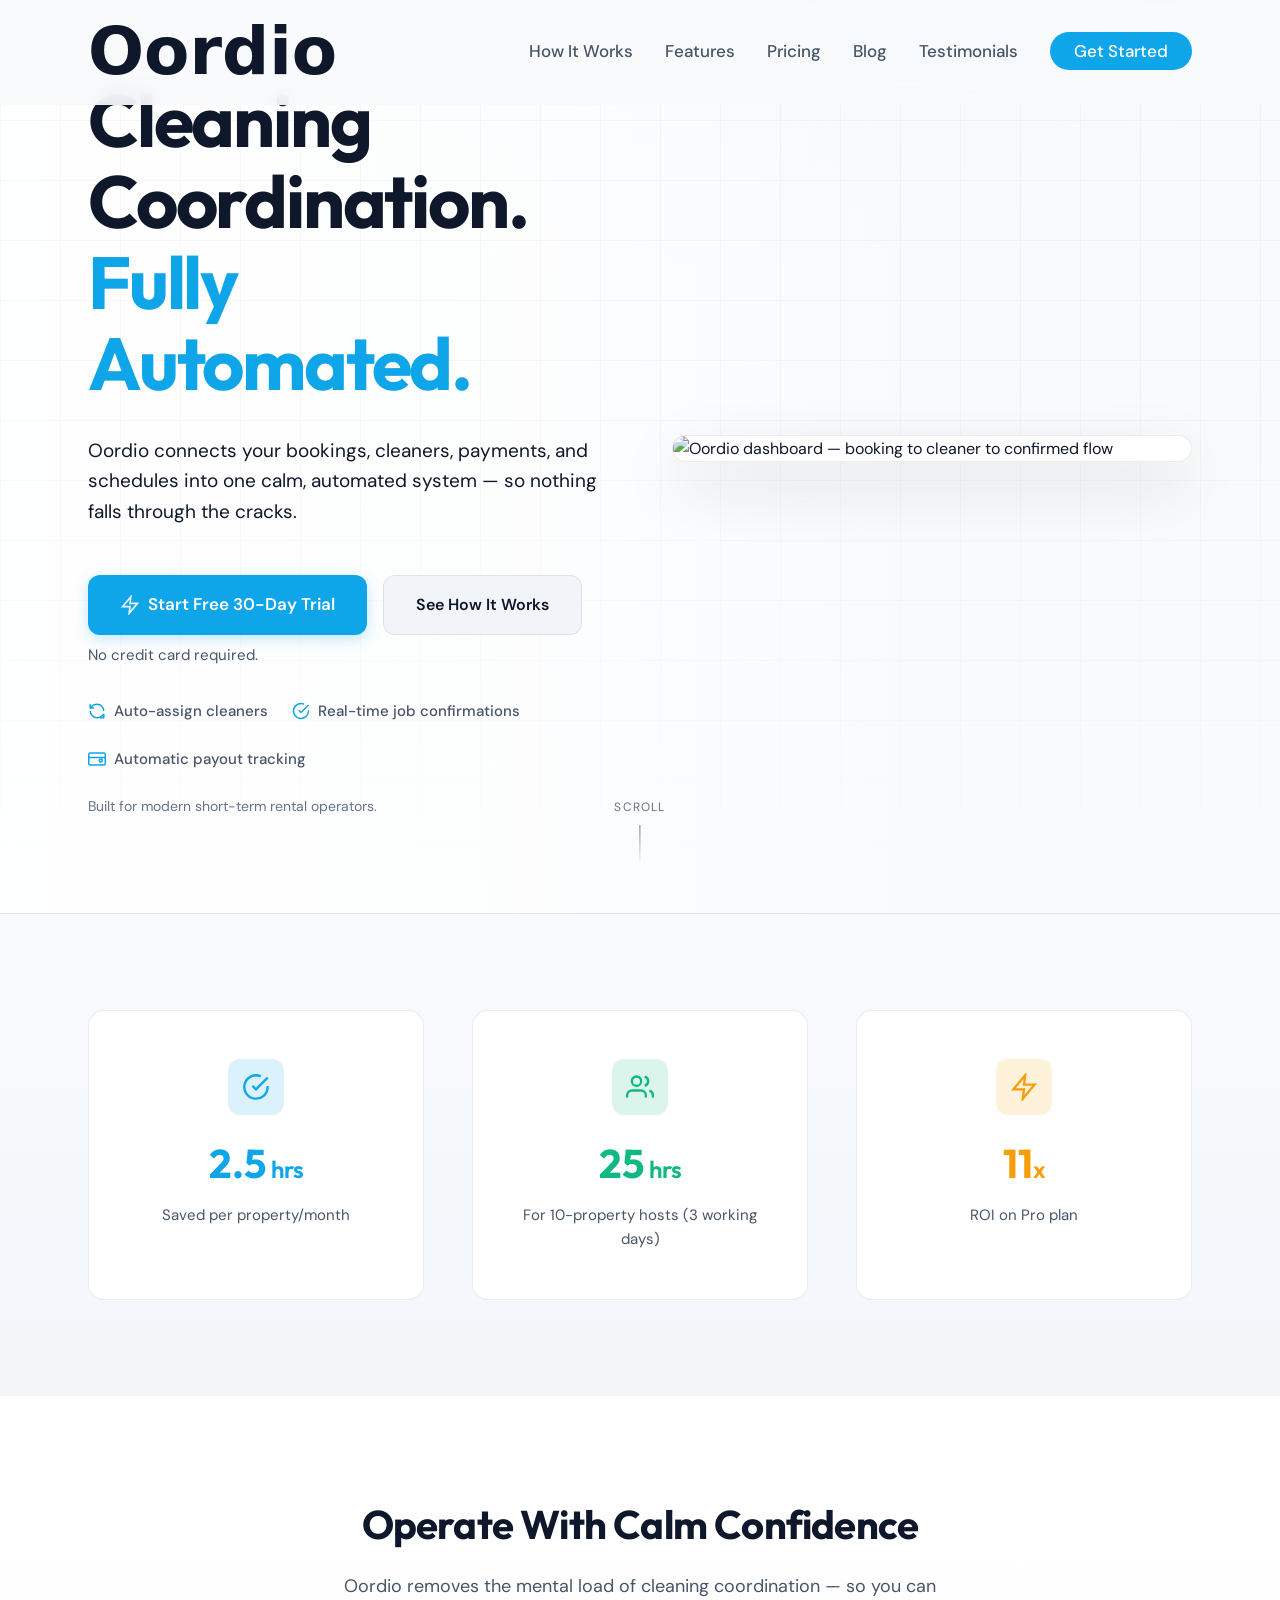
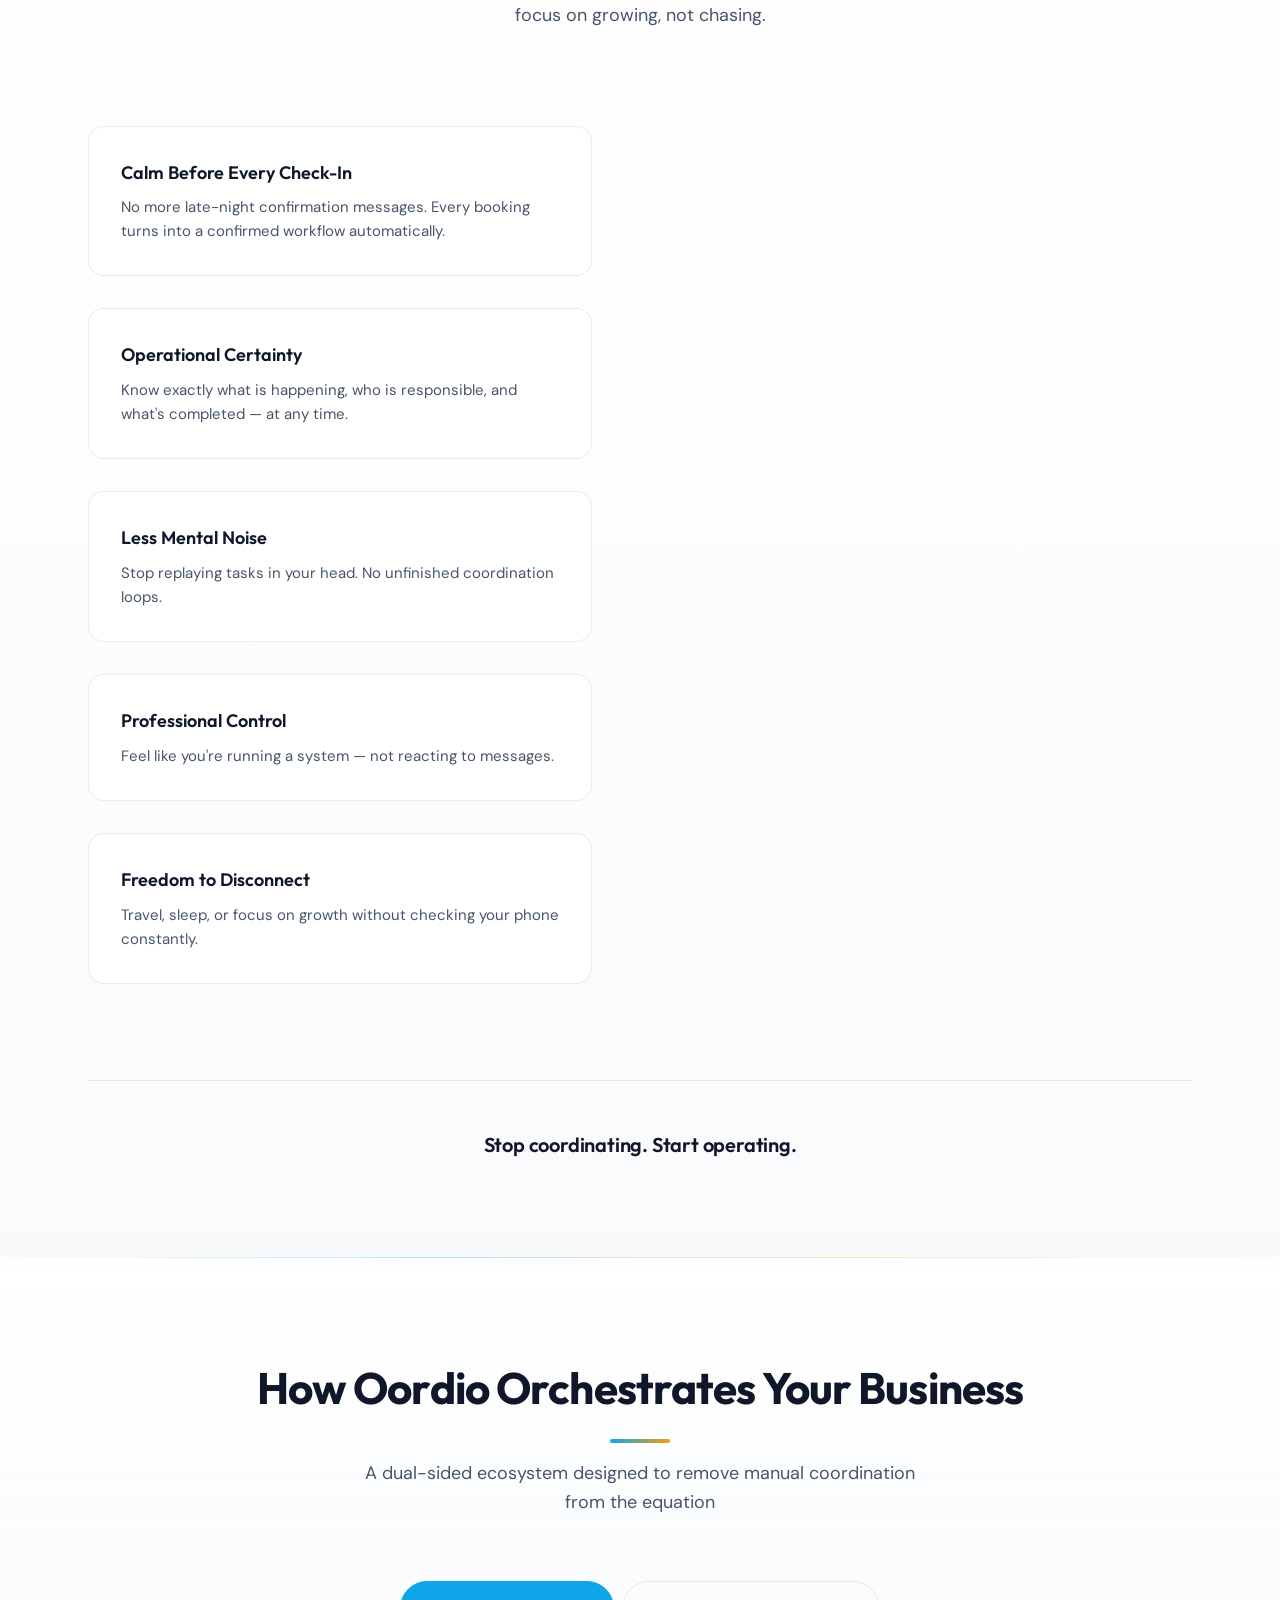
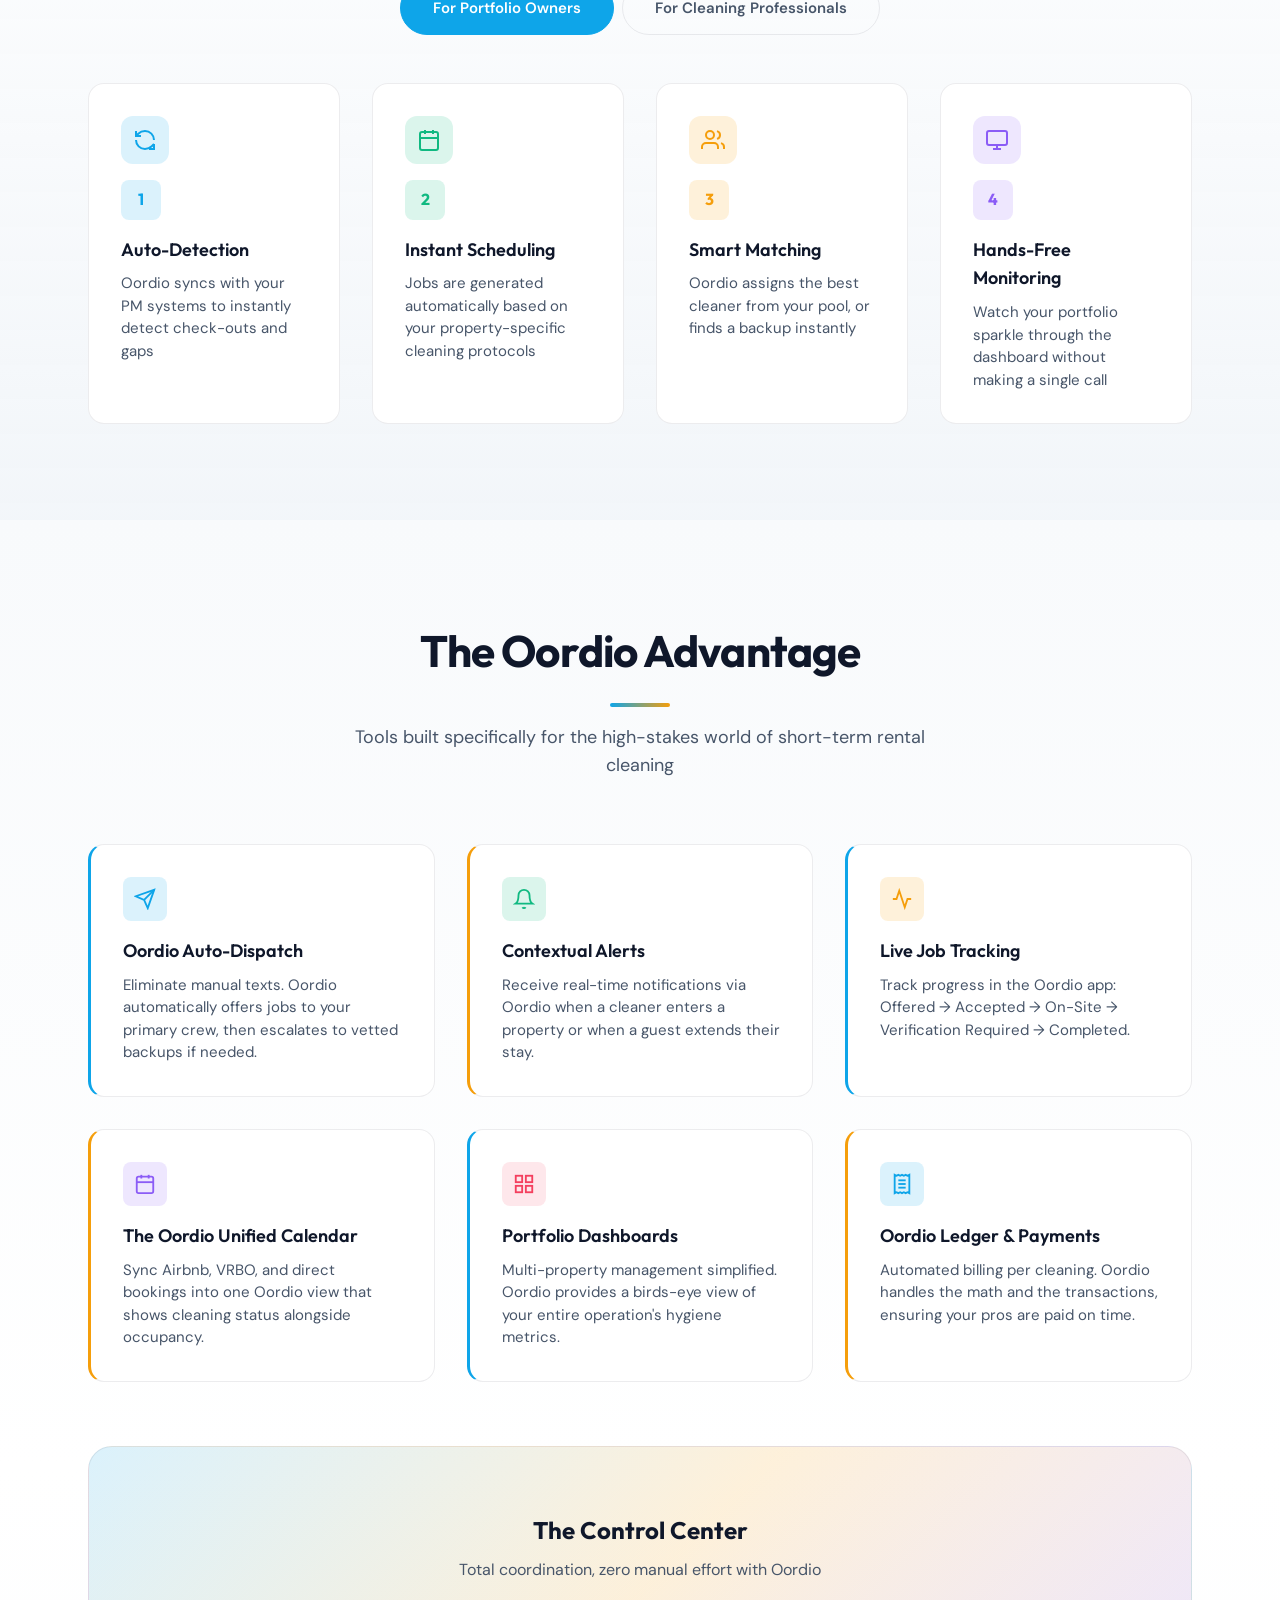
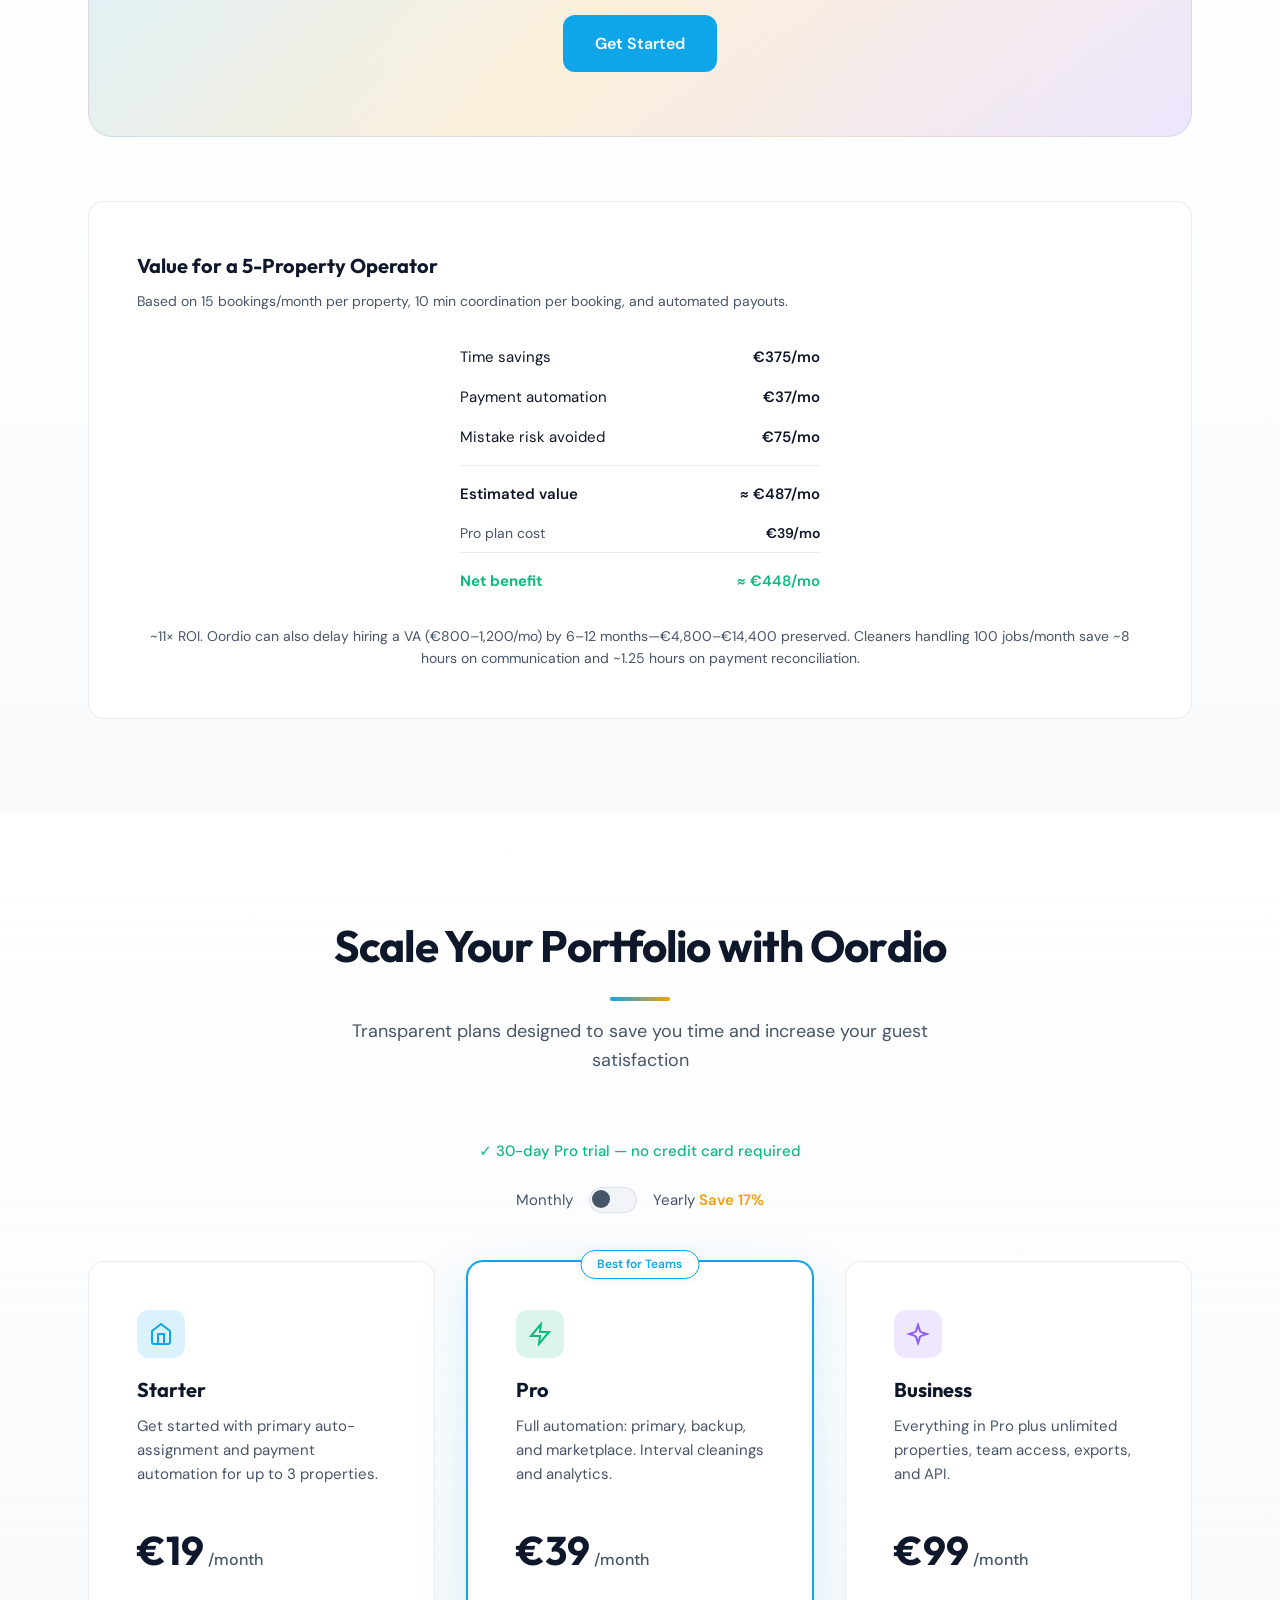
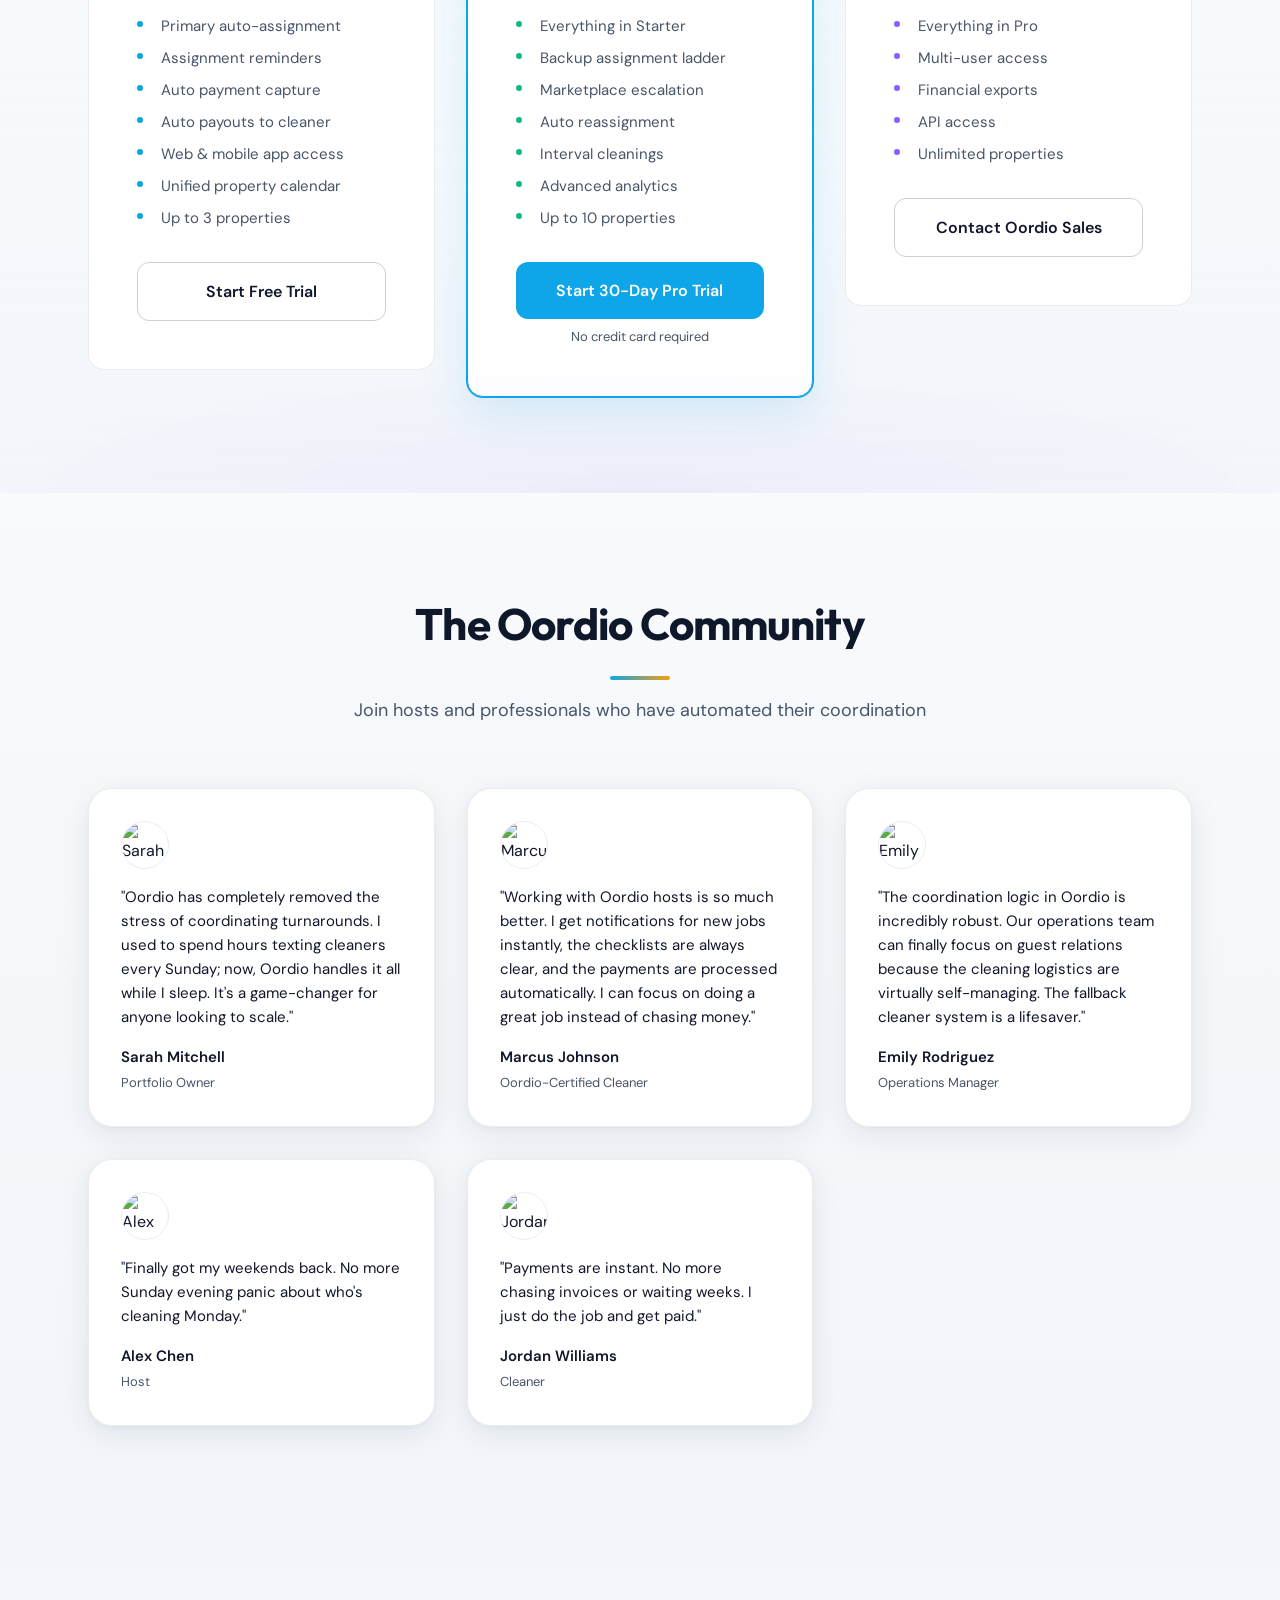
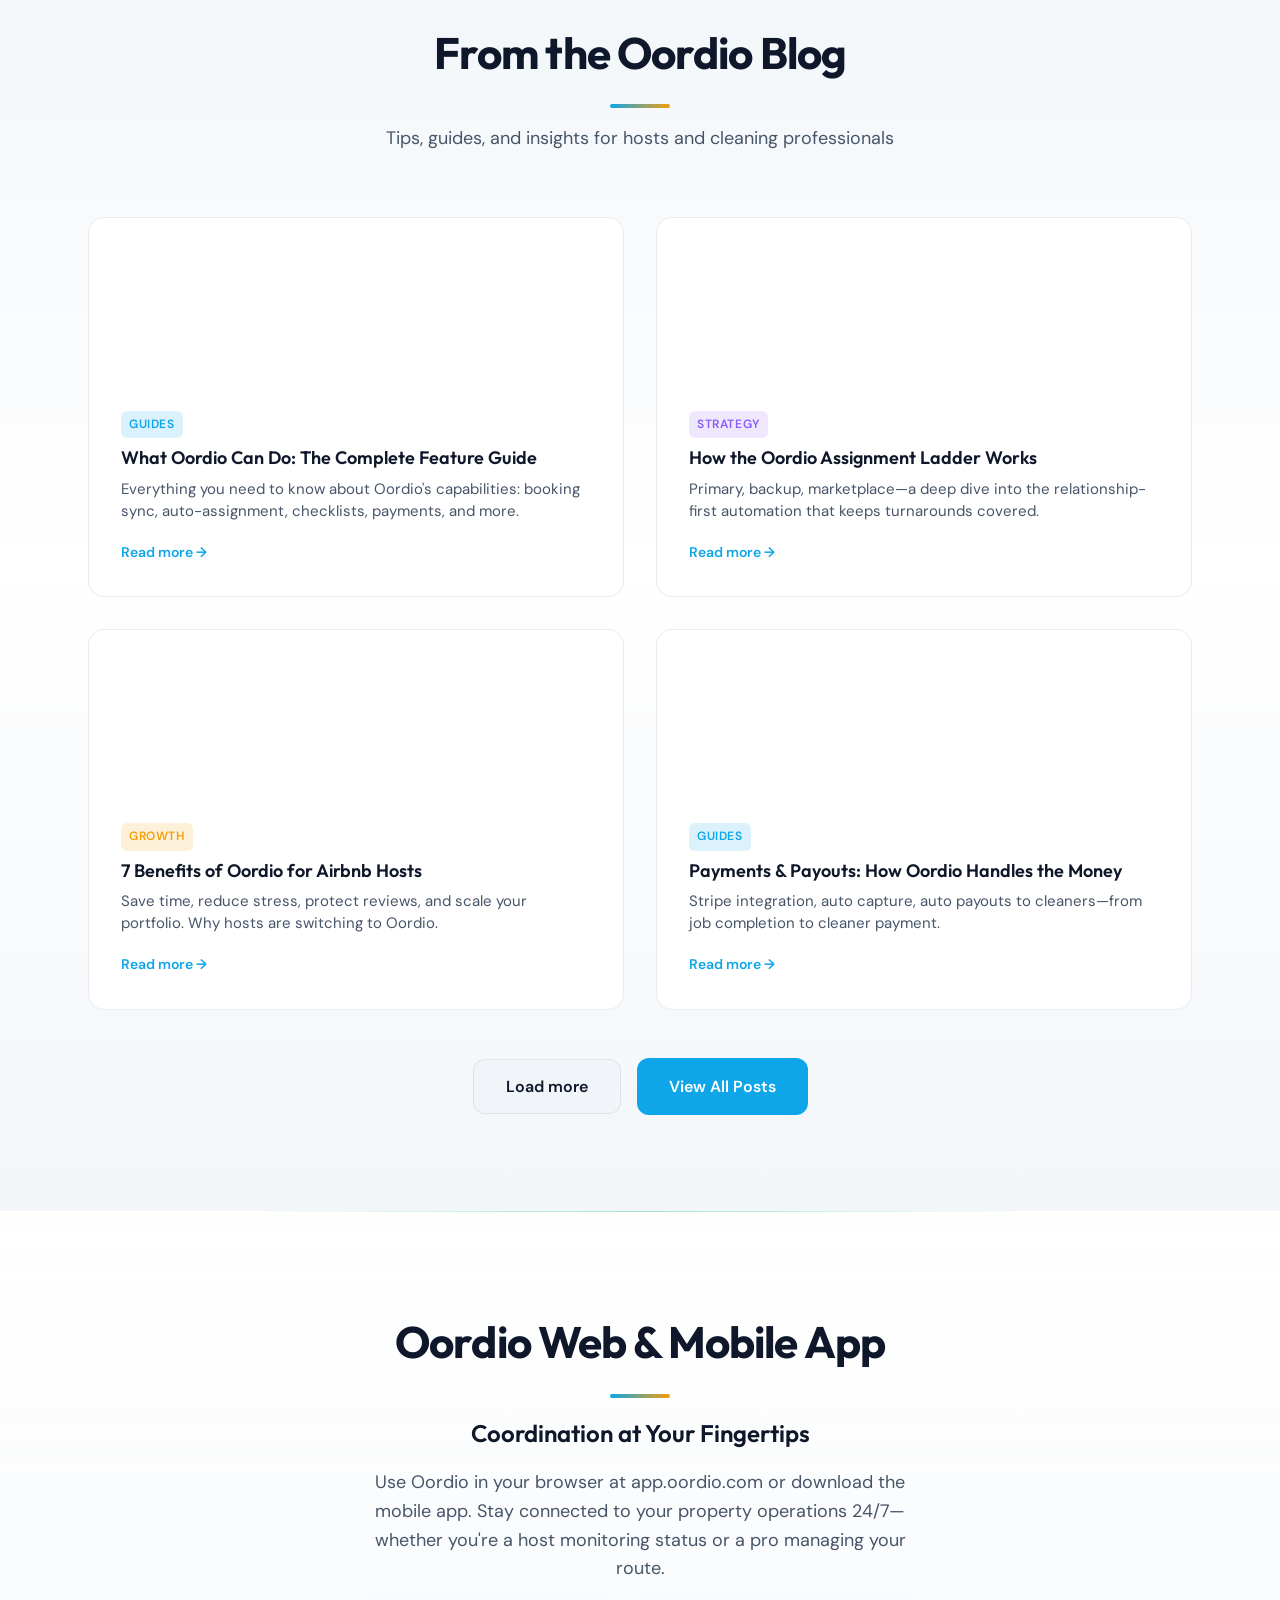
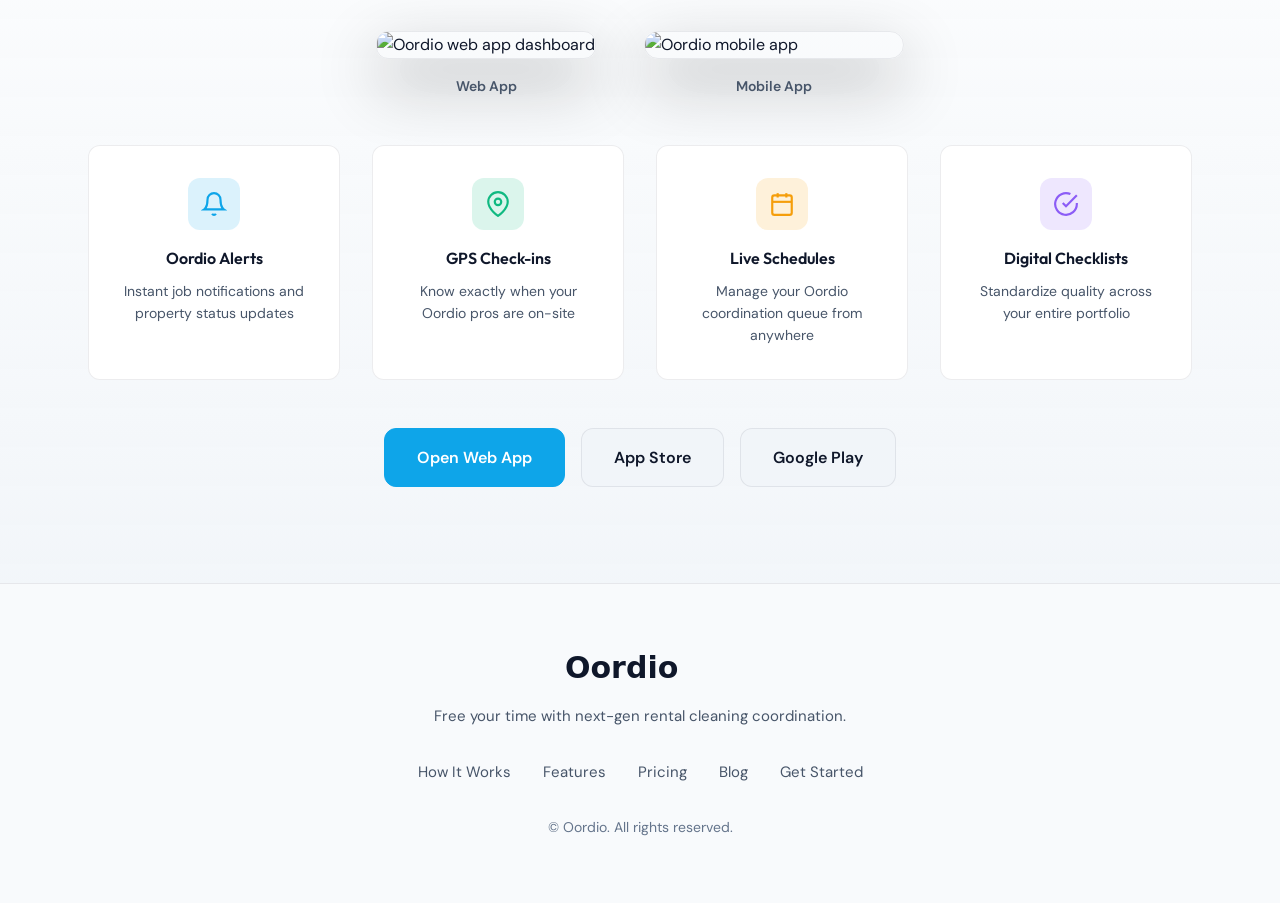
==== index.html @ 8fc352fc "Initial commit: Oordio landing page Co-authored-by: Cursor <cursoragent@cursor.com>" ====
<!DOCTYPE html>
<html lang="en">
  <head>
    <meta charset="UTF-8" />
    <meta name="viewport" content="width=device-width, initial-scale=1.0" />
    <meta name="description" content="Oordio connects your bookings, cleaners, payments, and schedules into one calm, automated system. Stop chasing cleaners. Start running your rentals." />
    <title>Oordio — Free Your Time</title>
    <link rel="preconnect" href="https://fonts.googleapis.com" />
    <link rel="preconnect" href="https://fonts.gstatic.com" crossorigin />
    <link href="https://fonts.googleapis.com/css2?family=DM+Sans:ital,opsz,wght@0,9..40,400;0,9..40,500;0,9..40,600;0,9..40,700;1,9..40,400&family=Outfit:wght@400;500;600;700;800&display=swap" rel="stylesheet" />
    <link rel="stylesheet" href="styles.css" />
  </head>
  <body>
    <!-- Icon sprite (Lucide-style) -->
    <svg xmlns="http://www.w3.org/2000/svg" style="display:none">
      <symbol id="icon-sync" viewBox="0 0 24 24" fill="none" stroke="currentColor" stroke-width="2"><path d="M21 12a9 9 0 0 0-9-9 9.75 9.75 0 0 0-6.74 2.74L3 8"/><path d="M3 3v5h5"/><path d="M3 12a9 9 0 0 0 9 9 9.75 9.75 0 0 0 6.74-2.74L21 16"/><path d="M16 21h5v-5"/></symbol>
      <symbol id="icon-calendar" viewBox="0 0 24 24" fill="none" stroke="currentColor" stroke-width="2"><rect x="3" y="4" width="18" height="18" rx="2"/><line x1="16" y1="2" x2="16" y2="6"/><line x1="8" y1="2" x2="8" y2="6"/><line x1="3" y1="10" x2="21" y2="10"/></symbol>
      <symbol id="icon-users" viewBox="0 0 24 24" fill="none" stroke="currentColor" stroke-width="2"><path d="M17 21v-2a4 4 0 0 0-4-4H5a4 4 0 0 0-4 4v2"/><circle cx="9" cy="7" r="4"/><path d="M23 21v-2a4 4 0 0 0-3-3.87"/><path d="M16 3.13a4 4 0 0 1 0 7.75"/></symbol>
      <symbol id="icon-monitor" viewBox="0 0 24 24" fill="none" stroke="currentColor" stroke-width="2"><rect x="2" y="3" width="20" height="14" rx="2"/><line x1="8" y1="21" x2="16" y2="21"/><line x1="12" y1="17" x2="12" y2="21"/></symbol>
      <symbol id="icon-bell" viewBox="0 0 24 24" fill="none" stroke="currentColor" stroke-width="2"><path d="M18 8A6 6 0 0 0 6 8c0 7-3 9-3 9h18s-3-2-3-9"/><path d="M13.73 21a2 2 0 0 1-3.46 0"/></symbol>
      <symbol id="icon-check-circle" viewBox="0 0 24 24" fill="none" stroke="currentColor" stroke-width="2"><path d="M22 11.08V12a10 10 0 1 1-5.93-9.14"/><polyline points="22 4 12 14.01 9 11.01"/></symbol>
      <symbol id="icon-camera" viewBox="0 0 24 24" fill="none" stroke="currentColor" stroke-width="2"><path d="M23 19a2 2 0 0 1-2 2H3a2 2 0 0 1-2-2V8a2 2 0 0 1 2-2h4l2-3h6l2 3h4a2 2 0 0 1 2 2z"/><circle cx="12" cy="13" r="4"/></symbol>
      <symbol id="icon-wallet" viewBox="0 0 24 24" fill="none" stroke="currentColor" stroke-width="2"><rect x="1" y="4" width="22" height="16" rx="2"/><line x1="1" y1="10" x2="23" y2="10"/><circle cx="17" cy="14" r="2"/></symbol>
      <symbol id="icon-send" viewBox="0 0 24 24" fill="none" stroke="currentColor" stroke-width="2"><line x1="22" y1="2" x2="11" y2="13"/><polygon points="22 2 15 22 11 13 2 9 22 2"/></symbol>
      <symbol id="icon-map-pin" viewBox="0 0 24 24" fill="none" stroke="currentColor" stroke-width="2"><path d="M21 10c0 7-9 13-9 13s-9-6-9-13a9 9 0 0 1 18 0z"/><circle cx="12" cy="10" r="3"/></symbol>
      <symbol id="icon-activity" viewBox="0 0 24 24" fill="none" stroke="currentColor" stroke-width="2"><polyline points="22 12 18 12 15 21 9 3 6 12 2 12"/></symbol>
      <symbol id="icon-layout" viewBox="0 0 24 24" fill="none" stroke="currentColor" stroke-width="2"><rect x="3" y="3" width="7" height="7"/><rect x="14" y="3" width="7" height="7"/><rect x="14" y="14" width="7" height="7"/><rect x="3" y="14" width="7" height="7"/></symbol>
      <symbol id="icon-receipt" viewBox="0 0 24 24" fill="none" stroke="currentColor" stroke-width="2"><path d="M4 2v20l2-1 2 1 2-1 2 1 2-1 2 1 2-1 2 1V2l-2 1-2-1-2 1-2-1-2 1-2-1-2 1Z"/><path d="M16 8H8"/><path d="M16 12H8"/><path d="M16 16H8"/></symbol>
      <symbol id="icon-zap" viewBox="0 0 24 24" fill="none" stroke="currentColor" stroke-width="2"><polygon points="13 2 3 14 12 14 11 22 21 10 12 10 13 2"/></symbol>
      <symbol id="icon-home" viewBox="0 0 24 24" fill="none" stroke="currentColor" stroke-width="2"><path d="m3 9 9-7 9 7v11a2 2 0 0 1-2 2H5a2 2 0 0 1-2-2z"/><polyline points="9 22 9 12 15 12 15 22"/></symbol>
      <symbol id="icon-sparkles" viewBox="0 0 24 24" fill="none" stroke="currentColor" stroke-width="2"><path d="m12 3-1.912 5.813a2 2 0 0 1-1.275 1.275L3 12l5.813 1.912a2 2 0 0 1 1.275 1.275L12 21l1.912-5.813a2 2 0 0 1 1.275-1.275L21 12l-5.813-1.912a2 2 0 0 1-1.275-1.275L12 3Z"/></symbol>
    </svg>

    <!-- Navigation -->
    <header class="header" id="header">
      <nav class="nav container">
        <a href="#" class="logo"><img src="assets/logo.svg" alt="Oordio — Free your time" class="logo-img" /></a>
        <ul class="nav-links">
          <li><a href="#how-it-works">How It Works</a></li>
          <li><a href="#advantages">Features</a></li>
          <li><a href="#pricing">Pricing</a></li>
          <li><a href="#blog">Blog</a></li>
          <li><a href="#testimonials">Testimonials</a></li>
          <li><a href="https://app.oordio.com" class="nav-cta">Get Started</a></li>
        </ul>
        <button class="menu-toggle" aria-label="Toggle menu" aria-expanded="false">
          <span></span><span></span><span></span>
        </button>
      </nav>
    </header>

    <!-- Hero -->
    <section class="hero">
      <div class="hero-bg">
        <div class="hero-image" role="presentation"></div>
        <div class="hero-gradient"></div>
        <div class="hero-grid"></div>
      </div>
      <div class="container hero-inner">
        <div class="hero-content">
          <h1 class="hero-title" data-hero-animate>
            Cleaning Coordination.<br />
            <span class="hero-highlight">Fully Automated.</span>
          </h1>
          <p class="hero-desc" data-hero-animate>
            Oordio connects your bookings, cleaners, payments, and schedules into one calm, automated system — so nothing falls through the cracks.
          </p>
          <div class="hero-ctas" data-hero-animate>
            <a href="https://app.oordio.com" class="btn btn-primary">
              <svg class="btn-icon" width="20" height="20" viewBox="0 0 24 24" fill="none" stroke="currentColor" stroke-width="2"><polygon points="13 2 3 14 12 14 11 22 21 10 12 10 13 2"/></svg>
              Start Free 30-Day Trial
            </a>
            <a href="#how-it-works" class="btn btn-secondary">See How It Works</a>
          </div>
          <p class="hero-microcopy" data-hero-animate>No credit card required.</p>
          <ul class="hero-bullets" data-hero-animate>
            <li><svg><use href="#icon-sync"/></svg> Auto-assign cleaners</li>
            <li><svg><use href="#icon-check-circle"/></svg> Real-time job confirmations</li>
            <li><svg><use href="#icon-wallet"/></svg> Automatic payout tracking</li>
          </ul>
          <p class="hero-trust" data-hero-animate>Built for modern short-term rental operators.</p>
        </div>
        <div class="hero-mockup" data-hero-animate>
          <div class="hero-mockup-frame">
            <img src="https://images.unsplash.com/photo-1551288049-bebda4e38f71?w=800&q=80" alt="Oordio dashboard — booking to cleaner to confirmed flow" />
          </div>
        </div>
      </div>
      <div class="hero-scroll" aria-hidden="true">
        <span>Scroll</span>
        <div class="scroll-line"></div>
      </div>
    </section>

    <!-- Stats (based on 15 bookings/month, 10 min coordination/booking) -->
    <section class="stats">
      <div class="container">
        <div class="stats-grid">
          <div class="stat-card stat-card-blue" data-animate>
            <div class="stat-icon"><svg><use href="#icon-check-circle"/></svg></div>
            <span class="stat-value" data-count="2.5" data-decimal>0</span><span class="stat-suffix"> hrs</span>
            <p class="stat-label">Saved per property/month</p>
          </div>
          <div class="stat-card stat-card-green" data-animate>
            <div class="stat-icon"><svg><use href="#icon-users"/></svg></div>
            <span class="stat-value" data-count="25">0</span><span class="stat-suffix"> hrs</span>
            <p class="stat-label">For 10-property hosts (3 working days)</p>
          </div>
          <div class="stat-card stat-card-amber" data-animate>
            <div class="stat-icon"><svg><use href="#icon-zap"/></svg></div>
            <span class="stat-value" data-count="11">0</span><span class="stat-suffix">x</span>
            <p class="stat-label">ROI on Pro plan</p>
          </div>
        </div>
      </div>
    </section>

    <!-- Operate With Calm Confidence -->
    <section class="section calm-confidence" id="calm-confidence">
      <div class="container">
        <header class="calm-header" data-animate>
          <h2 class="calm-title">Operate With Calm Confidence</h2>
          <p class="calm-subtitle">Oordio removes the mental load of cleaning coordination — so you can focus on growing, not chasing.</p>
        </header>

        <div class="calm-layout">
          <div class="calm-benefits" data-animate>
            <article class="calm-card">
              <h3>Calm Before Every Check-In</h3>
              <p>No more late-night confirmation messages. Every booking turns into a confirmed workflow automatically.</p>
            </article>
            <article class="calm-card">
              <h3>Operational Certainty</h3>
              <p>Know exactly what is happening, who is responsible, and what's completed — at any time.</p>
            </article>
            <article class="calm-card">
              <h3>Less Mental Noise</h3>
              <p>Stop replaying tasks in your head. No unfinished coordination loops.</p>
            </article>
            <article class="calm-card">
              <h3>Professional Control</h3>
              <p>Feel like you're running a system — not reacting to messages.</p>
            </article>
            <article class="calm-card">
              <h3>Freedom to Disconnect</h3>
              <p>Travel, sleep, or focus on growth without checking your phone constantly.</p>
            </article>
          </div>
          <div class="calm-visual" data-animate>
            <div class="calm-visual-frame">
              <img src="https://images.unsplash.com/photo-1551288049-bebda4e38f71?w=800&q=80" alt="" role="presentation" />
            </div>
          </div>
        </div>

        <p class="calm-close" data-animate>Stop coordinating. Start operating.</p>
      </div>
    </section>

    <!-- How It Works -->
    <section class="section how-it-works" id="how-it-works">
      <div class="container">
        <h2 class="section-title" data-animate>How Oordio Orchestrates Your Business</h2>
        <p class="section-subtitle" data-animate>
          A dual-sided ecosystem designed to remove manual coordination from the equation
        </p>

        <div class="tabs">
          <button class="tab active" data-tab="owners">For Portfolio Owners</button>
          <button class="tab" data-tab="cleaners">For Cleaning Professionals</button>
        </div>

        <div class="tab-panels">
          <div class="tab-panel active" id="owners">
            <div class="steps-grid">
              <article class="step-card" data-animate>
                <div class="step-icon step-icon-blue"><svg><use href="#icon-sync"/></svg></div>
                <span class="step-num">1</span>
                <h3>Auto-Detection</h3>
                <p>Oordio syncs with your PM systems to instantly detect check-outs and gaps</p>
              </article>
              <article class="step-card" data-animate>
                <div class="step-icon step-icon-green"><svg><use href="#icon-calendar"/></svg></div>
                <span class="step-num">2</span>
                <h3>Instant Scheduling</h3>
                <p>Jobs are generated automatically based on your property-specific cleaning protocols</p>
              </article>
              <article class="step-card" data-animate>
                <div class="step-icon step-icon-amber"><svg><use href="#icon-users"/></svg></div>
                <span class="step-num">3</span>
                <h3>Smart Matching</h3>
                <p>Oordio assigns the best cleaner from your pool, or finds a backup instantly</p>
              </article>
              <article class="step-card" data-animate>
                <div class="step-icon step-icon-purple"><svg><use href="#icon-monitor"/></svg></div>
                <span class="step-num">4</span>
                <h3>Hands-Free Monitoring</h3>
                <p>Watch your portfolio sparkle through the dashboard without making a single call</p>
              </article>
            </div>
          </div>
          <div class="tab-panel" id="cleaners">
            <div class="steps-grid">
              <article class="step-card" data-animate>
                <div class="step-icon step-icon-blue"><svg><use href="#icon-bell"/></svg></div>
                <span class="step-num">1</span>
                <h3>Smart Alerts</h3>
                <p>Cleaners receive Oordio push notifications for jobs that fit their exact location</p>
              </article>
              <article class="step-card" data-animate>
                <div class="step-icon step-icon-green"><svg><use href="#icon-check-circle"/></svg></div>
                <span class="step-num">2</span>
                <h3>One-Tap Accept</h3>
                <p>View checklist, access codes, and photos directly within the Oordio app</p>
              </article>
              <article class="step-card" data-animate>
                <div class="step-icon step-icon-amber"><svg><use href="#icon-camera"/></svg></div>
                <span class="step-num">3</span>
                <h3>Photo Verification</h3>
                <p>Upload completion photos to Oordio for instant host peace of mind</p>
              </article>
              <article class="step-card" data-animate>
                <div class="step-icon step-icon-purple"><svg><use href="#icon-wallet"/></svg></div>
                <span class="step-num">4</span>
                <h3>Auto-Payouts</h3>
                <p>No more invoicing; Oordio processes your payment as soon as the job is approved</p>
              </article>
            </div>
          </div>
        </div>
      </div>
    </section>

    <!-- Advantages -->
    <section class="section advantages" id="advantages">
      <div class="container">
        <h2 class="section-title" data-animate>The Oordio Advantage</h2>
        <p class="section-subtitle" data-animate>
          Tools built specifically for the high-stakes world of short-term rental cleaning
        </p>

        <div class="advantages-grid">
          <article class="advantage-card" data-animate>
            <div class="advantage-icon advantage-icon-blue"><svg><use href="#icon-send"/></svg></div>
            <h3>Oordio Auto-Dispatch</h3>
            <p>Eliminate manual texts. Oordio automatically offers jobs to your primary crew, then escalates to vetted backups if needed.</p>
          </article>
          <article class="advantage-card" data-animate>
            <div class="advantage-icon advantage-icon-green"><svg><use href="#icon-bell"/></svg></div>
            <h3>Contextual Alerts</h3>
            <p>Receive real-time notifications via Oordio when a cleaner enters a property or when a guest extends their stay.</p>
          </article>
          <article class="advantage-card" data-animate>
            <div class="advantage-icon advantage-icon-amber"><svg><use href="#icon-activity"/></svg></div>
            <h3>Live Job Tracking</h3>
            <p>Track progress in the Oordio app: Offered → Accepted → On-Site → Verification Required → Completed.</p>
          </article>
          <article class="advantage-card" data-animate>
            <div class="advantage-icon advantage-icon-purple"><svg><use href="#icon-calendar"/></svg></div>
            <h3>The Oordio Unified Calendar</h3>
            <p>Sync Airbnb, VRBO, and direct bookings into one Oordio view that shows cleaning status alongside occupancy.</p>
          </article>
          <article class="advantage-card" data-animate>
            <div class="advantage-icon advantage-icon-rose"><svg><use href="#icon-layout"/></svg></div>
            <h3>Portfolio Dashboards</h3>
            <p>Multi-property management simplified. Oordio provides a birds-eye view of your entire operation's hygiene metrics.</p>
          </article>
          <article class="advantage-card" data-animate>
            <div class="advantage-icon advantage-icon-blue"><svg><use href="#icon-receipt"/></svg></div>
            <h3>Oordio Ledger & Payments</h3>
            <p>Automated billing per cleaning. Oordio handles the math and the transactions, ensuring your pros are paid on time.</p>
          </article>
        </div>

        <div class="control-center" data-animate>
          <h3>The Control Center</h3>
          <p>Total coordination, zero manual effort with Oordio</p>
          <a href="https://app.oordio.com" class="btn btn-primary">Get Started</a>
        </div>

        <div class="value-roi" data-animate>
          <h3>Value for a 5-Property Operator</h3>
          <p class="value-assumptions">Based on 15 bookings/month per property, 10 min coordination per booking, and automated payouts.</p>
          <div class="value-breakdown">
            <div class="value-row"><span>Time savings</span><span>€375/mo</span></div>
            <div class="value-row"><span>Payment automation</span><span>€37/mo</span></div>
            <div class="value-row"><span>Mistake risk avoided</span><span>€75/mo</span></div>
            <div class="value-row value-total"><span>Estimated value</span><span>≈ €487/mo</span></div>
            <div class="value-row value-cost"><span>Pro plan cost</span><span>€39/mo</span></div>
            <div class="value-row value-net"><span>Net benefit</span><span>≈ €448/mo</span></div>
          </div>
          <p class="value-roi-note">~11× ROI. Oordio can also delay hiring a VA (€800–1,200/mo) by 6–12 months—€4,800–€14,400 preserved. Cleaners handling 100 jobs/month save ~8 hours on communication and ~1.25 hours on payment reconciliation.</p>
        </div>
      </div>
    </section>

    <!-- Pricing -->
    <section class="section pricing" id="pricing">
      <div class="container">
        <h2 class="section-title" data-animate>Scale Your Portfolio with Oordio</h2>
        <p class="section-subtitle" data-animate>
          Transparent plans designed to save you time and increase your guest satisfaction
        </p>
        <p class="pricing-trial-note" data-animate>30-day Pro trial — no credit card required</p>

        <div class="pricing-toggle" data-animate>
          <span class="toggle-label">Monthly</span>
          <button class="toggle" id="pricing-toggle" role="switch" aria-checked="false">
            <span class="toggle-track"><span class="toggle-thumb"></span></span>
          </button>
          <span class="toggle-label">Yearly <em>Save 17%</em></span>
        </div>

        <div class="pricing-grid">
          <article class="pricing-card" data-animate>
            <div class="pricing-icon pricing-icon-blue"><svg><use href="#icon-home"/></svg></div>
            <h3>Starter</h3>
            <p class="pricing-desc">Get started with primary auto-assignment and payment automation for up to 3 properties.</p>
            <div class="pricing-price">
              <span class="price monthly">€19</span>
              <span class="price yearly">€16</span>
              <span class="price-period">/month</span>
            </div>
            <ul class="pricing-features">
              <li>Primary auto-assignment</li>
              <li>Assignment reminders</li>
              <li>Auto payment capture</li>
              <li>Auto payouts to cleaner</li>
              <li>Web & mobile app access</li>
              <li>Unified property calendar</li>
              <li>Up to 3 properties</li>
            </ul>
            <a href="https://app.oordio.com" class="btn btn-outline">Start Free Trial</a>
          </article>

          <article class="pricing-card featured" data-animate>
            <span class="badge">Best for Teams</span>
            <div class="pricing-icon pricing-icon-green"><svg><use href="#icon-zap"/></svg></div>
            <h3>Pro</h3>
            <p class="pricing-desc">Full automation: primary, backup, and marketplace. Interval cleanings and analytics.</p>
            <div class="pricing-price">
              <span class="price monthly">€39</span>
              <span class="price yearly">€33</span>
              <span class="price-period">/month</span>
            </div>
            <ul class="pricing-features">
              <li>Everything in Starter</li>
              <li>Backup assignment ladder</li>
              <li>Marketplace escalation</li>
              <li>Auto reassignment</li>
              <li>Interval cleanings</li>
              <li>Advanced analytics</li>
              <li>Up to 10 properties</li>
            </ul>
            <a href="https://app.oordio.com" class="btn btn-primary">Start 30-Day Pro Trial</a>
            <p class="pricing-card-trial">No credit card required</p>
          </article>

          <article class="pricing-card" data-animate>
            <div class="pricing-icon pricing-icon-purple"><svg><use href="#icon-sparkles"/></svg></div>
            <h3>Business</h3>
            <p class="pricing-desc">Everything in Pro plus unlimited properties, team access, exports, and API.</p>
            <div class="pricing-price">
              <span class="price monthly">€99</span>
              <span class="price yearly">€83</span>
              <span class="price-period">/month</span>
            </div>
            <ul class="pricing-features">
              <li>Everything in Pro</li>
              <li>Multi-user access</li>
              <li>Financial exports</li>
              <li>API access</li>
              <li>Unlimited properties</li>
            </ul>
            <a href="mailto:sales@oordio.com" class="btn btn-outline">Contact Oordio Sales</a>
          </article>
        </div>
      </div>
    </section>

    <!-- Testimonials -->
    <section class="section testimonials" id="testimonials">
      <div class="container">
        <h2 class="section-title" data-animate>The Oordio Community</h2>
        <p class="section-subtitle" data-animate>
          Join hosts and professionals who have automated their coordination
        </p>

        <div class="testimonials-bubbles">
          <blockquote class="testimonial-bubble" data-animate>
            <div class="testimonial-avatar"><img src="https://images.unsplash.com/photo-1556157382-97eda2d62296?w=96&h=96&fit=crop" alt="Sarah Mitchell" /></div>
            <p class="testimonial-quote">"Oordio has completely removed the stress of coordinating turnarounds. I used to spend hours texting cleaners every Sunday; now, Oordio handles it all while I sleep. It's a game-changer for anyone looking to scale."</p>
            <footer>
              <strong>Sarah Mitchell</strong>
              <span>Portfolio Owner</span>
            </footer>
          </blockquote>
          <blockquote class="testimonial-bubble" data-animate>
            <div class="testimonial-avatar"><img src="https://images.unsplash.com/photo-1472099645785-5658abf4ff4e?w=96&h=96&fit=crop" alt="Marcus Johnson" /></div>
            <p class="testimonial-quote">"Working with Oordio hosts is so much better. I get notifications for new jobs instantly, the checklists are always clear, and the payments are processed automatically. I can focus on doing a great job instead of chasing money."</p>
            <footer>
              <strong>Marcus Johnson</strong>
              <span>Oordio-Certified Cleaner</span>
            </footer>
          </blockquote>
          <blockquote class="testimonial-bubble" data-animate>
            <div class="testimonial-avatar"><img src="https://images.unsplash.com/photo-1580489944761-15a19d654936?w=96&h=96&fit=crop" alt="Emily Rodriguez" /></div>
            <p class="testimonial-quote">"The coordination logic in Oordio is incredibly robust. Our operations team can finally focus on guest relations because the cleaning logistics are virtually self-managing. The fallback cleaner system is a lifesaver."</p>
            <footer>
              <strong>Emily Rodriguez</strong>
              <span>Operations Manager</span>
            </footer>
          </blockquote>
          <blockquote class="testimonial-bubble" data-animate>
            <div class="testimonial-avatar"><img src="https://images.unsplash.com/photo-1500648767791-00dcc994a43e?w=96&h=96&fit=crop" alt="Alex Chen" /></div>
            <p class="testimonial-quote">"Finally got my weekends back. No more Sunday evening panic about who's cleaning Monday."</p>
            <footer>
              <strong>Alex Chen</strong>
              <span>Host</span>
            </footer>
          </blockquote>
          <blockquote class="testimonial-bubble" data-animate>
            <div class="testimonial-avatar"><img src="https://images.unsplash.com/photo-1534528741775-53994a69daeb?w=96&h=96&fit=crop" alt="Jordan Williams" /></div>
            <p class="testimonial-quote">"Payments are instant. No more chasing invoices or waiting weeks. I just do the job and get paid."</p>
            <footer>
              <strong>Jordan Williams</strong>
              <span>Cleaner</span>
            </footer>
          </blockquote>
        </div>
      </div>
    </section>

    <!-- Blog -->
    <section class="section blog" id="blog">
      <div class="container">
        <h2 class="section-title" data-animate>From the Oordio Blog</h2>
        <p class="section-subtitle" data-animate>
          Tips, guides, and insights for hosts and cleaning professionals
        </p>

        <div class="blog-grid">
          <article class="blog-card" data-animate>
            <a href="blog/oordio-complete-feature-guide.html" class="blog-card-link">
              <div class="blog-card-image" style="background-image: url('https://images.unsplash.com/photo-1454165804606-c3d57bc86b40?w=600&q=80')"></div>
              <div class="blog-card-content">
              <span class="blog-category blog-category-guides">Guides</span>
              <h3>What Oordio Can Do: The Complete Feature Guide</h3>
              <p>Everything you need to know about Oordio's capabilities: booking sync, auto-assignment, checklists, payments, and more.</p>
              <span class="blog-read">Read more →</span>
              </div>
            </a>
          </article>
          <article class="blog-card" data-animate>
            <a href="blog/how-oordio-assignment-ladder-works.html" class="blog-card-link">
              <div class="blog-card-image" style="background-image: url('https://images.unsplash.com/photo-1551288049-bebda4e38f71?w=600&q=80')"></div>
              <div class="blog-card-content">
              <span class="blog-category blog-category-strategy">Strategy</span>
              <h3>How the Oordio Assignment Ladder Works</h3>
              <p>Primary, backup, marketplace—a deep dive into the relationship-first automation that keeps turnarounds covered.</p>
              <span class="blog-read">Read more →</span>
              </div>
            </a>
          </article>
          <article class="blog-card" data-animate>
            <a href="blog/benefits-of-oordio-for-airbnb-hosts.html" class="blog-card-link">
              <div class="blog-card-image" style="background-image: url('https://images.unsplash.com/photo-1566073771259-6a8506099945?w=600&q=80')"></div>
              <div class="blog-card-content">
              <span class="blog-category blog-category-growth">Growth</span>
              <h3>7 Benefits of Oordio for Airbnb Hosts</h3>
              <p>Save time, reduce stress, protect reviews, and scale your portfolio. Why hosts are switching to Oordio.</p>
              <span class="blog-read">Read more →</span>
              </div>
            </a>
          </article>
          <article class="blog-card" data-animate>
            <a href="blog/payments-and-payouts-how-oordio-handles-money.html" class="blog-card-link">
              <div class="blog-card-image" style="background-image: url('https://images.unsplash.com/photo-1554224155-6726b3ff858f?w=600&q=80')"></div>
              <div class="blog-card-content">
              <span class="blog-category blog-category-guides">Guides</span>
              <h3>Payments & Payouts: How Oordio Handles the Money</h3>
              <p>Stripe integration, auto capture, auto payouts to cleaners—from job completion to cleaner payment.</p>
              <span class="blog-read">Read more →</span>
              </div>
            </a>
          </article>
          <article class="blog-card blog-card-more" data-animate>
            <a href="blog/backup-cleaner-strategy.html" class="blog-card-link">
              <div class="blog-card-image" style="background-image: url('https://images.unsplash.com/photo-1558618666-fcd25c85cd64?w=600&q=80')"></div>
              <div class="blog-card-content">
              <span class="blog-category blog-category-strategy">Strategy</span>
              <h3>Why Every Host Needs a Backup Cleaner</h3>
              <p>Primary cleaner unavailable? A backup strategy prevents last-minute scrambles and protects your reviews.</p>
              <span class="blog-read">Read more →</span>
              </div>
            </a>
          </article>
          <article class="blog-card blog-card-more" data-animate>
            <a href="blog/cleaning-professional-tips.html" class="blog-card-link">
              <div class="blog-card-image" style="background-image: url('https://images.unsplash.com/photo-1581578731548-c64695cc6952?w=600&q=80')"></div>
              <div class="blog-card-content">
              <span class="blog-category blog-category-cleaners">For Cleaners</span>
              <h3>5 Tips for Cleaning Professionals Working with Short-Term Rentals</h3>
              <p>Turnaround cleaning is different. Here’s how to work efficiently, get paid on time, and build lasting host relationships.</p>
              <span class="blog-read">Read more →</span>
              </div>
            </a>
          </article>
          <article class="blog-card blog-card-more" data-animate>
            <a href="blog/scale-short-term-portfolio.html" class="blog-card-link">
              <div class="blog-card-image" style="background-image: url('https://images.unsplash.com/photo-1560518883-ce09059eeffa?w=600&q=80')"></div>
              <div class="blog-card-content">
              <span class="blog-category blog-category-growth">Growth</span>
              <h3>Scaling Your Short-Term Rental Portfolio Without the Headache</h3>
              <p>Adding more properties shouldn’t mean more spreadsheets. How to grow your portfolio while keeping operations lean.</p>
              <span class="blog-read">Read more →</span>
              </div>
            </a>
          </article>
          <article class="blog-card blog-card-more" data-animate>
            <a href="blog/automate-airbnb-turnaround.html" class="blog-card-link">
              <div class="blog-card-image" style="background-image: url('https://images.unsplash.com/photo-1566073771259-6a8506099945?w=600&q=80')"></div>
              <div class="blog-card-content">
              <span class="blog-category blog-category-guides">Guides</span>
              <h3>How to Automate Your Airbnb Turnaround Cleaning</h3>
              <p>Stop chasing cleaners by text. Learn how automation can cut coordination time by 90% and keep your properties guest-ready.</p>
              <span class="blog-read">Read more →</span>
              </div>
            </a>
          </article>
        </div>

        <div class="blog-cta" data-animate>
          <button type="button" class="btn btn-secondary" id="blog-load-more" aria-expanded="false">Load more</button>
          <a href="blog/index.html" class="btn btn-primary">View All Posts</a>
        </div>
      </div>
    </section>

    <!-- App Download -->
    <section class="section app-download">
      <div class="container">
        <h2 class="section-title" data-animate>Oordio Web & Mobile App</h2>
        <h3 class="app-subtitle" data-animate>Coordination at Your Fingertips</h3>
        <p class="section-subtitle app-desc" data-animate>
          Use Oordio in your browser at app.oordio.com or download the mobile app. Stay connected to your property operations 24/7—whether you're a host monitoring status or a pro managing your route.
        </p>

        <div class="app-mockups" data-animate>
          <div class="app-mockup app-mockup-web">
            <div class="app-mockup-frame app-mockup-browser">
              <img src="https://images.unsplash.com/photo-1551288049-bebda4e38f71?w=800&q=80" alt="Oordio web app dashboard" />
            </div>
            <span class="app-mockup-label">Web App</span>
          </div>
          <div class="app-mockup app-mockup-mobile">
            <div class="app-mockup-frame app-mockup-phone">
              <img src="https://images.unsplash.com/photo-1566073771259-6a8506099945?w=400&q=80" alt="Oordio mobile app" />
            </div>
            <span class="app-mockup-label">Mobile App</span>
          </div>
        </div>
        <div class="app-features">
          <div class="app-feature" data-animate>
            <div class="app-feature-icon app-feature-icon-blue"><svg><use href="#icon-bell"/></svg></div>
            <h4>Oordio Alerts</h4>
            <p>Instant job notifications and property status updates</p>
          </div>
          <div class="app-feature" data-animate>
            <div class="app-feature-icon app-feature-icon-green"><svg><use href="#icon-map-pin"/></svg></div>
            <h4>GPS Check-ins</h4>
            <p>Know exactly when your Oordio pros are on-site</p>
          </div>
          <div class="app-feature" data-animate>
            <div class="app-feature-icon app-feature-icon-amber"><svg><use href="#icon-calendar"/></svg></div>
            <h4>Live Schedules</h4>
            <p>Manage your Oordio coordination queue from anywhere</p>
          </div>
          <div class="app-feature" data-animate>
            <div class="app-feature-icon app-feature-icon-purple"><svg><use href="#icon-check-circle"/></svg></div>
            <h4>Digital Checklists</h4>
            <p>Standardize quality across your entire portfolio</p>
          </div>
        </div>

        <div class="app-badges" data-animate>
          <a href="https://app.oordio.com" class="store-badge store-badge-primary" aria-label="Open Oordio Web App">
            <span>Open Web App</span>
          </a>
          <a href="#" class="store-badge" aria-label="Download on the App Store">
            <span>App Store</span>
          </a>
          <a href="#" class="store-badge" aria-label="Get it on Google Play">
            <span>Google Play</span>
          </a>
        </div>
      </div>
    </section>

    <!-- Footer -->
    <footer class="footer">
      <div class="container">
        <div class="footer-content">
          <a href="#" class="logo"><img src="assets/logo.svg" alt="Oordio — Free your time" class="logo-img" /></a>
          <p class="footer-tagline">Free your time with next-gen rental cleaning coordination.</p>
          <div class="footer-links">
            <a href="#how-it-works">How It Works</a>
            <a href="#advantages">Features</a>
            <a href="#pricing">Pricing</a>
            <a href="blog/index.html">Blog</a>
            <a href="https://app.oordio.com">Get Started</a>
          </div>
          <p class="footer-copy">&copy; Oordio. All rights reserved.</p>
        </div>
      </div>
    </footer>

    <script src="script.js"></script>
  </body>
</html>
---- styles.css ----
/* ============================================
   Oordio Landing — Design System & Styles
   ============================================ */

:root {
  /* Colors — bright, professional, trust-building */
  --color-bg: #f8fafc;
  --color-bg-elevated: #ffffff;
  --color-bg-card: #ffffff;
  --color-surface: #f1f5f9;
  
  --color-text: #0f172a;
  --color-text-muted: #475569;
  --color-text-subtle: #64748b;
  
  --color-primary: #0ea5e9;
  --color-primary-hover: #38bdf8;
  --color-primary-muted: rgba(14, 165, 233, 0.15);
  
  --color-accent: #f59e0b;
  --color-accent-muted: rgba(245, 158, 11, 0.15);
  
  --color-success: #10b981;
  --color-success-muted: rgba(16, 185, 129, 0.15);
  
  --color-purple: #8b5cf6;
  --color-purple-muted: rgba(139, 92, 246, 0.15);
  
  --color-rose: #f43f5e;
  --color-rose-muted: rgba(244, 63, 94, 0.12);
  
  --color-border: rgba(15, 23, 42, 0.08);
  --color-border-strong: rgba(15, 23, 42, 0.2);
  
  /* Typography */
  --font-heading: 'Outfit', system-ui, sans-serif;
  --font-body: 'DM Sans', system-ui, sans-serif;
  
  /* Spacing */
  --space-xs: 0.25rem;
  --space-sm: 0.5rem;
  --space-md: 1rem;
  --space-lg: 1.5rem;
  --space-xl: 2rem;
  --space-2xl: 3rem;
  --space-3xl: 4rem;
  --space-4xl: 6rem;
  
  /* Layout */
  --container-max: 72rem;
  --container-padding: 1.5rem;
  
  /* Transitions */
  --ease-out: cubic-bezier(0.16, 1, 0.3, 1);
  --ease-spring: cubic-bezier(0.34, 1.56, 0.64, 1);
  --duration-fast: 150ms;
  --duration-normal: 250ms;
  --duration-slow: 400ms;
  
  /* Radii */
  --radius-sm: 0.375rem;
  --radius-md: 0.5rem;
  --radius-lg: 0.75rem;
  --radius-xl: 1rem;
  --radius-2xl: 1.5rem;
  --radius-full: 9999px;
}

/* Reset & Base */
*, *::before, *::after {
  box-sizing: border-box;
  margin: 0;
  padding: 0;
}

html {
  scroll-behavior: smooth;
}

body {
  font-family: var(--font-body);
  font-size: 1rem;
  line-height: 1.6;
  color: var(--color-text);
  background: var(--color-bg);
  -webkit-font-smoothing: antialiased;
  overflow-x: hidden;
}

a {
  color: inherit;
  text-decoration: none;
}

ul {
  list-style: none;
}

img {
  max-width: 100%;
  height: auto;
}

/* Container */
.container {
  width: 100%;
  max-width: var(--container-max);
  margin-inline: auto;
  padding-inline: var(--container-padding);
}

/* ============================================
   Header & Navigation
   ============================================ */

.header {
  position: fixed;
  top: 0;
  left: 0;
  right: 0;
  z-index: 100;
  padding: var(--space-sm) 0;
  background: rgba(248, 250, 252, 0.9);
  backdrop-filter: blur(12px);
  border-bottom: 1px solid transparent;
  transition: border-color var(--duration-normal) var(--ease-out),
              background var(--duration-normal) var(--ease-out);
}

.header.scrolled {
  border-bottom-color: var(--color-border);
}

.nav {
  display: flex;
  align-items: center;
  justify-content: space-between;
}

.logo {
  display: flex;
  align-items: center;
  transition: opacity var(--duration-fast);
}

.logo:hover {
  opacity: 0.9;
}

.logo-img {
  height: 88px;
  width: auto;
  display: block;
}

.nav-links {
  display: flex;
  align-items: center;
  gap: var(--space-xl);
}

.nav-links a {
  font-size: 1.0625rem;
  font-weight: 500;
  color: var(--color-text-muted);
  transition: color var(--duration-fast);
}

.nav-links a:hover {
  color: var(--color-text);
}

.nav-cta {
  padding: var(--space-sm) var(--space-lg) !important;
  background: var(--color-primary);
  color: white !important;
  border-radius: var(--radius-full);
  font-weight: 600;
}

.nav-cta:hover {
  background: var(--color-primary-hover) !important;
}

.menu-toggle {
  display: none;
  flex-direction: column;
  gap: 5px;
  padding: var(--space-sm);
  background: none;
  border: none;
  cursor: pointer;
  color: var(--color-text);
}

.menu-toggle span {
  display: block;
  width: 22px;
  height: 2px;
  background: currentColor;
  border-radius: var(--radius-full);
  transition: transform var(--duration-normal) var(--ease-out),
              opacity var(--duration-normal);
}

.menu-toggle[aria-expanded="true"] span:nth-child(1) {
  transform: translateY(7px) rotate(45deg);
}

.menu-toggle[aria-expanded="true"] span:nth-child(2) {
  opacity: 0;
}

.menu-toggle[aria-expanded="true"] span:nth-child(3) {
  transform: translateY(-7px) rotate(-45deg);
}

/* ============================================
   Hero
   ============================================ */

.hero {
  position: relative;
  min-height: 100vh;
  display: flex;
  align-items: center;
  padding-top: 5rem;
  padding-bottom: var(--space-4xl);
  overflow: hidden;
}

.hero-bg {
  position: absolute;
  inset: 0;
  pointer-events: none;
}

.hero-image {
  position: absolute;
  inset: 0;
  background: url('https://images.unsplash.com/photo-1566073771259-6a8506099945?w=1920&q=70') center/cover no-repeat;
  filter: blur(2px);
  opacity: 0.25;
}

.hero-gradient {
  position: absolute;
  inset: 0;
  background: linear-gradient(90deg, rgba(255, 255, 255, 0.92) 0%, rgba(255, 255, 255, 0.7) 40%, rgba(248, 250, 252, 0.5) 70%, transparent 100%),
              linear-gradient(180deg, rgba(248, 250, 252, 0.6) 0%, rgba(248, 250, 252, 0.85) 50%, rgba(248, 250, 252, 0.8) 100%),
              radial-gradient(ellipse 80% 50% at 50% 0%, rgba(14, 165, 233, 0.08) 0%, transparent 60%);
}

.hero-grid {
  position: absolute;
  inset: 0;
  background-image: 
    linear-gradient(rgba(15, 23, 42, 0.03) 1px, transparent 1px),
    linear-gradient(90deg, rgba(15, 23, 42, 0.03) 1px, transparent 1px);
  background-size: 60px 60px;
  mask-image: linear-gradient(to bottom, black 40%, transparent);
}

.hero-inner {
  position: relative;
  z-index: 1;
  display: grid;
  grid-template-columns: 1fr 1fr;
  gap: var(--space-3xl);
  align-items: center;
}

.hero-content {
  max-width: 36rem;
}

.hero-title {
  font-family: var(--font-heading);
  font-size: clamp(2.75rem, 5.75vw, 4.6rem);
  font-weight: 700;
  line-height: 1.1;
  letter-spacing: -0.03em;
  margin-bottom: var(--space-xl);
  opacity: 0;
  transform: translateY(24px);
  animation: heroFadeUp 0.5s var(--ease-out) 0.1s forwards;
}

.hero-highlight {
  color: var(--color-primary);
}

.hero-desc {
  font-size: 1.1875rem;
  color: var(--color-text);
  margin-bottom: var(--space-2xl);
  line-height: 1.6;
  opacity: 0;
  transform: translateY(24px);
  animation: heroFadeUp 0.5s var(--ease-out) 0.2s forwards;
}

.hero-ctas {
  display: flex;
  flex-wrap: wrap;
  gap: var(--space-md);
  margin-bottom: var(--space-sm);
  opacity: 0;
  transform: translateY(24px);
  animation: heroFadeUp 0.5s var(--ease-out) 0.3s forwards;
}

.hero-ctas .btn-primary {
  padding: var(--space-md) var(--space-xl);
  font-size: 1.0625rem;
  box-shadow: 0 4px 14px rgba(14, 165, 233, 0.25);
}

.hero-ctas .btn-primary:hover {
  transform: translateY(-2px);
  box-shadow: 0 8px 24px rgba(14, 165, 233, 0.35);
}

.hero-microcopy {
  font-size: 0.9375rem;
  color: var(--color-text-muted);
  margin-bottom: var(--space-xl);
  opacity: 0;
  transform: translateY(24px);
  animation: heroFadeUp 0.5s var(--ease-out) 0.35s forwards;
}

.hero-bullets {
  display: flex;
  flex-wrap: wrap;
  gap: var(--space-lg);
  margin-bottom: var(--space-lg);
  opacity: 0;
  transform: translateY(24px);
  animation: heroFadeUp 0.5s var(--ease-out) 0.4s forwards;
}

.hero-bullets li {
  display: flex;
  align-items: center;
  gap: var(--space-sm);
  font-size: 0.9375rem;
  font-weight: 500;
  color: var(--color-text-muted);
}

.hero-bullets li svg {
  width: 18px;
  height: 18px;
  flex-shrink: 0;
  color: var(--color-primary);
}

.hero-trust {
  font-size: 0.875rem;
  color: var(--color-text-subtle);
  opacity: 0;
  transform: translateY(24px);
  animation: heroFadeUp 0.5s var(--ease-out) 0.45s forwards;
}

.hero-mockup {
  position: relative;
  opacity: 0;
  transform: translateY(32px);
  animation: heroMockupFadeUp 0.5s var(--ease-out) 0.5s forwards;
}

.hero-mockup-frame {
  border-radius: var(--radius-xl);
  border: 1px solid var(--color-border);
  box-shadow: 0 24px 64px rgba(0, 0, 0, 0.12), 0 0 0 1px rgba(255, 255, 255, 0.5) inset;
  overflow: hidden;
  background: var(--color-bg-elevated);
}

.hero-mockup-frame img {
  width: 100%;
  height: auto;
  display: block;
}

@keyframes heroFadeUp {
  from {
    opacity: 0;
    transform: translateY(24px);
  }
  to {
    opacity: 1;
    transform: translateY(0);
  }
}

@keyframes heroMockupFadeUp {
  from {
    opacity: 0;
    transform: translateY(32px);
  }
  to {
    opacity: 1;
    transform: translateY(0);
  }
}

.hero-scroll {
  position: absolute;
  bottom: var(--space-2xl);
  left: 50%;
  transform: translateX(-50%);
  display: flex;
  flex-direction: column;
  align-items: center;
  gap: var(--space-sm);
  color: var(--color-text-subtle);
  font-size: 0.75rem;
  letter-spacing: 0.1em;
  text-transform: uppercase;
}

.scroll-line {
  width: 1px;
  height: 40px;
  background: linear-gradient(to bottom, var(--color-text-subtle), transparent);
  animation: scrollPulse 2s ease-in-out infinite;
}

@keyframes fadeUp {
  from {
    opacity: 0;
    transform: translateY(20px);
  }
  to {
    opacity: 1;
    transform: translateY(0);
  }
}

@keyframes scrollPulse {
  0%, 100% { opacity: 0.5; transform: scaleY(0.8); }
  50% { opacity: 1; transform: scaleY(1); }
}

/* ============================================
   Buttons
   ============================================ */

.btn {
  display: inline-flex;
  align-items: center;
  justify-content: center;
  gap: var(--space-sm);
  padding: var(--space-md) var(--space-xl);
  font-family: var(--font-body);
  font-size: 1rem;
  font-weight: 600;
  border-radius: var(--radius-lg);
  transition: all var(--duration-normal) var(--ease-out);
  cursor: pointer;
  border: none;
}

.btn-primary {
  background: var(--color-primary);
  color: white;
}

.btn-primary:hover {
  background: var(--color-primary-hover);
  transform: translateY(-1px);
  box-shadow: 0 8px 24px rgba(14, 165, 233, 0.3);
}

.btn-icon {
  flex-shrink: 0;
}

.btn-primary .btn-icon {
  opacity: 0.9;
}

.btn-secondary {
  background: var(--color-surface);
  color: var(--color-text);
  border: 1px solid var(--color-border);
}

.btn-secondary:hover {
  background: var(--color-bg-elevated);
  border-color: var(--color-border-strong);
}

.btn-outline {
  background: transparent;
  color: var(--color-text);
  border: 1px solid var(--color-border-strong);
}

.btn-outline:hover {
  border-color: var(--color-primary);
  color: var(--color-primary);
}

/* ============================================
   Stats
   ============================================ */

.stats {
  padding: var(--space-4xl) 0;
  border-top: 1px solid var(--color-border);
  background: linear-gradient(180deg, var(--color-bg) 0%, rgba(241, 245, 249, 0.8) 100%);
}

.stats-grid {
  display: grid;
  grid-template-columns: repeat(3, 1fr);
  gap: var(--space-2xl);
}

.stat-card {
  text-align: center;
  padding: var(--space-2xl);
  background: var(--color-bg-card);
  border-radius: var(--radius-xl);
  border: 1px solid var(--color-border);
  transition: transform var(--duration-normal) var(--ease-out),
              border-color var(--duration-normal),
              box-shadow var(--duration-normal);
}

.stat-card:hover {
  transform: translateY(-4px);
  border-color: var(--color-primary-muted);
  box-shadow: 0 12px 40px rgba(14, 165, 233, 0.12);
}

.stat-icon {
  width: 56px;
  height: 56px;
  border-radius: var(--radius-lg);
  margin: 0 auto var(--space-md);
  display: flex;
  align-items: center;
  justify-content: center;
}

.stat-icon svg {
  width: 28px;
  height: 28px;
}

.stat-card-blue .stat-value,
.stat-card-blue .stat-suffix { color: var(--color-primary); }
.stat-card-blue .stat-icon { background: var(--color-primary-muted); color: var(--color-primary); }

.stat-card-green .stat-value,
.stat-card-green .stat-suffix { color: var(--color-success); }
.stat-card-green .stat-icon { background: var(--color-success-muted); color: var(--color-success); }

.stat-card-amber .stat-value,
.stat-card-amber .stat-suffix { color: var(--color-accent); }
.stat-card-amber .stat-icon { background: var(--color-accent-muted); color: var(--color-accent); }

.stat-card[data-visible] {
  animation: fadeUp 0.6s var(--ease-out) forwards;
}

.stat-value {
  font-family: var(--font-heading);
  font-size: 2.5rem;
  font-weight: 700;
  color: var(--color-primary);
}

.stat-suffix {
  font-family: var(--font-heading);
  font-size: 1.5rem;
  font-weight: 600;
  color: var(--color-primary);
}

.stat-label {
  margin-top: var(--space-sm);
  font-size: 0.9375rem;
  color: var(--color-text-muted);
}

/* ============================================
   Calm Confidence
   ============================================ */

.calm-confidence {
  background: linear-gradient(180deg, var(--color-bg-elevated) 0%, var(--color-bg) 100%);
  padding: var(--space-4xl) 0;
}

.calm-header {
  text-align: center;
  margin-bottom: var(--space-4xl);
  max-width: 42rem;
  margin-left: auto;
  margin-right: auto;
  padding: 0 var(--space-md);
}

.calm-title {
  font-family: var(--font-heading);
  font-size: clamp(2rem, 4vw, 2.5rem);
  font-weight: 700;
  letter-spacing: -0.02em;
  margin-bottom: var(--space-md);
}

.calm-subtitle {
  font-size: 1.125rem;
  color: var(--color-text-muted);
  line-height: 1.6;
}

.calm-layout {
  display: grid;
  grid-template-columns: 1fr 1fr;
  gap: var(--space-4xl);
  align-items: center;
  margin-bottom: var(--space-4xl);
}

.calm-benefits {
  display: flex;
  flex-direction: column;
  gap: var(--space-xl);
}

.calm-card {
  padding: var(--space-xl);
  background: var(--color-bg-card);
  border-radius: var(--radius-xl);
  border: 1px solid var(--color-border);
  transition: border-color var(--duration-normal), box-shadow var(--duration-normal);
}

.calm-card:hover {
  border-color: var(--color-primary-muted);
  box-shadow: 0 8px 32px rgba(14, 165, 233, 0.08);
}

.calm-card h3 {
  font-family: var(--font-heading);
  font-size: 1.125rem;
  font-weight: 600;
  margin-bottom: var(--space-sm);
}

.calm-card p {
  font-size: 0.9375rem;
  color: var(--color-text-muted);
  line-height: 1.6;
}

.calm-visual {
  display: flex;
  align-items: center;
  justify-content: center;
}

.calm-visual-frame {
  max-width: 420px;
  border-radius: var(--radius-xl);
  overflow: hidden;
  box-shadow: 0 24px 64px rgba(15, 23, 42, 0.08);
  opacity: 0.92;
}

.calm-visual-frame img {
  width: 100%;
  height: auto;
  display: block;
}

.calm-close {
  text-align: center;
  font-family: var(--font-heading);
  font-size: 1.25rem;
  font-weight: 600;
  letter-spacing: -0.01em;
  color: var(--color-text);
  margin-top: var(--space-2xl);
  padding-top: var(--space-2xl);
  border-top: 1px solid var(--color-border);
}

/* ============================================
   Sections
   ============================================ */

.section {
  padding: var(--space-4xl) 0;
}

.section-title {
  font-family: var(--font-heading);
  font-size: clamp(2rem, 4vw, 2.75rem);
  font-weight: 700;
  letter-spacing: -0.02em;
  text-align: center;
  margin-bottom: var(--space-md);
  position: relative;
}

.section-title::after {
  content: '';
  display: block;
  width: 60px;
  height: 4px;
  margin: var(--space-md) auto 0;
  border-radius: var(--radius-full);
  background: linear-gradient(90deg, var(--color-primary), var(--color-accent));
}

.section-subtitle {
  font-size: 1.125rem;
  color: var(--color-text-muted);
  text-align: center;
  max-width: 36rem;
  margin-inline: auto;
  margin-bottom: var(--space-3xl);
}

/* ============================================
   How It Works — Tabs
   ============================================ */

.how-it-works {
  background: linear-gradient(180deg, var(--color-bg-elevated) 0%, rgba(241, 245, 249, 0.9) 100%);
  position: relative;
}

.how-it-works::before {
  content: '';
  position: absolute;
  top: 0;
  left: 0;
  right: 0;
  height: 1px;
  background: linear-gradient(90deg, transparent, var(--color-primary), var(--color-accent), transparent);
  opacity: 0.3;
}

.tabs {
  display: flex;
  justify-content: center;
  gap: var(--space-sm);
  margin-bottom: var(--space-2xl);
}

.tab {
  padding: var(--space-md) var(--space-xl);
  font-family: var(--font-body);
  font-size: 0.9375rem;
  font-weight: 600;
  color: var(--color-text-muted);
  background: transparent;
  border: 1px solid var(--color-border);
  border-radius: var(--radius-full);
  cursor: pointer;
  transition: all var(--duration-normal) var(--ease-out);
}

.tab:hover {
  color: var(--color-text);
  border-color: var(--color-border-strong);
}

.tab.active {
  color: white;
  background: var(--color-primary);
  border-color: var(--color-primary);
}

.tab-panel {
  display: none;
}

.tab-panel.active {
  display: block;
  animation: fadeIn 0.4s var(--ease-out);
}

@keyframes fadeIn {
  from { opacity: 0; }
  to { opacity: 1; }
}

.steps-grid {
  display: grid;
  grid-template-columns: repeat(4, 1fr);
  gap: var(--space-xl);
}

.step-card {
  padding: var(--space-xl);
  background: var(--color-bg-card);
  border-radius: var(--radius-xl);
  border: 1px solid var(--color-border);
  transition: transform var(--duration-normal) var(--ease-out),
              border-color var(--duration-normal),
              box-shadow var(--duration-normal);
}

.step-card:hover {
  transform: translateY(-4px);
  border-color: var(--color-primary-muted);
  box-shadow: 0 12px 40px rgba(14, 165, 233, 0.1);
}

.step-card[data-visible] {
  animation: fadeUp 0.5s var(--ease-out) forwards;
}

.step-icon {
  width: 48px;
  height: 48px;
  border-radius: var(--radius-lg);
  display: flex;
  align-items: center;
  justify-content: center;
  margin-bottom: var(--space-md);
}

.step-icon svg {
  width: 24px;
  height: 24px;
}

.step-icon-blue { background: var(--color-primary-muted); color: var(--color-primary); }
.step-icon-green { background: var(--color-success-muted); color: var(--color-success); }
.step-icon-amber { background: var(--color-accent-muted); color: var(--color-accent); }
.step-icon-purple { background: var(--color-purple-muted); color: var(--color-purple); }

.step-card:nth-child(1) .step-num { background: var(--color-primary-muted); color: var(--color-primary); }
.step-card:nth-child(2) .step-num { background: var(--color-success-muted); color: var(--color-success); }
.step-card:nth-child(3) .step-num { background: var(--color-accent-muted); color: var(--color-accent); }
.step-card:nth-child(4) .step-num { background: var(--color-purple-muted); color: var(--color-purple); }

.step-num {
  display: inline-flex;
  align-items: center;
  justify-content: center;
  width: 2.5rem;
  height: 2.5rem;
  font-family: var(--font-heading);
  font-weight: 700;
  font-size: 1rem;
  color: var(--color-primary);
  background: var(--color-primary-muted);
  border-radius: var(--radius-md);
  margin-bottom: var(--space-md);
}

.step-card h3 {
  font-family: var(--font-heading);
  font-size: 1.125rem;
  font-weight: 600;
  margin-bottom: var(--space-sm);
}

.step-card p {
  font-size: 0.9375rem;
  color: var(--color-text-muted);
  line-height: 1.5;
}

/* ============================================
   Advantages
   ============================================ */

.advantages {
  background: linear-gradient(180deg, var(--color-bg) 0%, var(--color-bg-elevated) 50%, var(--color-bg) 100%);
}

.advantages-grid {
  display: grid;
  grid-template-columns: repeat(3, 1fr);
  gap: var(--space-xl);
  margin-bottom: var(--space-3xl);
}

.advantage-card {
  padding: var(--space-xl);
  background: var(--color-bg-card);
  border-radius: var(--radius-xl);
  border: 1px solid var(--color-border);
  transition: transform var(--duration-normal) var(--ease-out),
              border-color var(--duration-normal);
}

.advantage-icon {
  width: 44px;
  height: 44px;
  border-radius: var(--radius-md);
  display: flex;
  align-items: center;
  justify-content: center;
  margin-bottom: var(--space-md);
}

.advantage-icon svg {
  width: 22px;
  height: 22px;
}

.advantage-icon-blue { background: var(--color-primary-muted); color: var(--color-primary); }
.advantage-icon-green { background: var(--color-success-muted); color: var(--color-success); }
.advantage-icon-amber { background: var(--color-accent-muted); color: var(--color-accent); }
.advantage-icon-purple { background: var(--color-purple-muted); color: var(--color-purple); }
.advantage-icon-rose { background: var(--color-rose-muted); color: var(--color-rose); }

.advantage-card:nth-child(odd) {
  border-left: 3px solid var(--color-primary);
}

.advantage-card:nth-child(even) {
  border-left: 3px solid var(--color-accent);
}

.advantage-card:hover {
  transform: translateY(-2px);
  border-color: var(--color-primary-muted);
}

.advantage-card[data-visible] {
  animation: fadeUp 0.5s var(--ease-out) forwards;
}

.advantage-card h3 {
  font-family: var(--font-heading);
  font-size: 1.125rem;
  font-weight: 600;
  margin-bottom: var(--space-sm);
}

.advantage-card p {
  font-size: 0.9375rem;
  color: var(--color-text-muted);
  line-height: 1.5;
}

.control-center {
  text-align: center;
  padding: var(--space-3xl);
  background: linear-gradient(135deg, var(--color-primary-muted), var(--color-accent-muted), var(--color-purple-muted));
  border-radius: var(--radius-2xl);
  border: 1px solid var(--color-border);
}

.control-center h3 {
  font-family: var(--font-heading);
  font-size: 1.5rem;
  font-weight: 700;
  margin-bottom: var(--space-sm);
}

.control-center p {
  color: var(--color-text-muted);
  margin-bottom: var(--space-xl);
}

.value-roi {
  margin-top: var(--space-3xl);
  padding: var(--space-2xl);
  background: var(--color-bg-elevated);
  border-radius: var(--radius-xl);
  border: 1px solid var(--color-border);
}

.value-roi h3 {
  font-family: var(--font-heading);
  font-size: 1.25rem;
  font-weight: 700;
  margin-bottom: var(--space-sm);
}

.value-assumptions {
  font-size: 0.875rem;
  color: var(--color-text-muted);
  margin-bottom: var(--space-lg);
}

.value-breakdown {
  max-width: 360px;
  margin: 0 auto var(--space-lg);
}

.value-row {
  display: flex;
  justify-content: space-between;
  padding: var(--space-sm) 0;
  font-size: 0.9375rem;
}

.value-row span:last-child {
  font-weight: 600;
  color: var(--color-text);
}

.value-total {
  border-top: 1px solid var(--color-border);
  margin-top: var(--space-sm);
  padding-top: var(--space-md);
  font-weight: 600;
}

.value-cost {
  color: var(--color-text-muted);
  font-size: 0.875rem;
}

.value-net {
  border-top: 1px solid var(--color-border);
  padding-top: var(--space-md);
  font-weight: 700;
  color: var(--color-success);
}

.value-net span:last-child {
  color: var(--color-success);
}

.value-roi-note {
  font-size: 0.875rem;
  color: var(--color-text-muted);
  text-align: center;
}

/* ============================================
   Pricing
   ============================================ */

.pricing {
  background: linear-gradient(180deg, var(--color-bg-elevated) 0%, rgba(241, 245, 249, 0.8) 100%);
  position: relative;
}

.pricing::after {
  content: '';
  position: absolute;
  bottom: 0;
  left: 0;
  right: 0;
  height: 200px;
  background: radial-gradient(ellipse 80% 100% at 50% 100%, rgba(139, 92, 246, 0.06) 0%, transparent 70%);
  pointer-events: none;
}

.pricing-trial-note {
  text-align: center;
  font-size: 0.9375rem;
  color: var(--color-success);
  font-weight: 500;
  margin-bottom: var(--space-lg);
}

.pricing-trial-note::before {
  content: '✓ ';
}

.pricing-toggle {
  display: flex;
  align-items: center;
  justify-content: center;
  gap: var(--space-md);
  margin-bottom: var(--space-2xl);
}

.toggle-label {
  font-size: 0.9375rem;
  color: var(--color-text-muted);
}

.toggle-label em {
  font-style: normal;
  color: var(--color-accent);
  font-weight: 600;
}

.toggle {
  position: relative;
  width: 48px;
  height: 26px;
  padding: 0;
  background: none;
  border: none;
  cursor: pointer;
}

.toggle-track {
  display: block;
  width: 100%;
  height: 100%;
  background: var(--color-surface);
  border-radius: var(--radius-full);
  border: 1px solid var(--color-border);
  transition: background var(--duration-normal), border-color var(--duration-normal);
}

.toggle[aria-checked="true"] .toggle-track {
  background: var(--color-primary-muted);
  border-color: var(--color-primary);
}

.toggle-thumb {
  position: absolute;
  top: 3px;
  left: 3px;
  width: 18px;
  height: 18px;
  background: var(--color-text-muted);
  border-radius: var(--radius-full);
  transition: transform var(--duration-normal) var(--ease-spring),
              background var(--duration-normal);
}

.toggle[aria-checked="true"] .toggle-thumb {
  transform: translateX(22px);
  background: var(--color-primary);
}

.pricing-grid {
  display: grid;
  grid-template-columns: repeat(3, 1fr);
  gap: var(--space-xl);
  align-items: start;
}

.pricing-card {
  position: relative;
  padding: var(--space-2xl);
  background: var(--color-bg-card);
  border-radius: var(--radius-xl);
  border: 1px solid var(--color-border);
  transition: transform var(--duration-normal) var(--ease-out),
              border-color var(--duration-normal),
              box-shadow var(--duration-normal);
}

.pricing-card:hover {
  transform: translateY(-4px);
  border-color: var(--color-primary-muted);
  box-shadow: 0 16px 48px rgba(14, 165, 233, 0.1);
}

.pricing-card.featured {
  border-color: var(--color-primary);
  box-shadow: 0 0 0 1px var(--color-primary),
              0 16px 48px rgba(14, 165, 233, 0.15);
}

.pricing-card.featured:hover {
  box-shadow: 0 0 0 1px var(--color-primary),
              0 24px 64px rgba(14, 165, 233, 0.2);
}

.pricing-icon {
  width: 48px;
  height: 48px;
  border-radius: var(--radius-lg);
  display: flex;
  align-items: center;
  justify-content: center;
  margin-bottom: var(--space-md);
}

.pricing-icon svg {
  width: 24px;
  height: 24px;
}

.pricing-icon-blue { background: var(--color-primary-muted); color: var(--color-primary); }
.pricing-icon-green { background: var(--color-success-muted); color: var(--color-success); }
.pricing-icon-purple { background: var(--color-purple-muted); color: var(--color-purple); }

.badge {
  position: absolute;
  top: -12px;
  left: 50%;
  transform: translateX(-50%);
  padding: var(--space-xs) var(--space-md);
  font-size: 0.75rem;
  font-weight: 600;
  color: var(--color-primary);
  background: var(--color-bg-elevated);
  border: 1px solid var(--color-primary);
  border-radius: var(--radius-full);
  box-shadow: 0 2px 8px rgba(0, 0, 0, 0.06);
}

.pricing-card h3 {
  font-family: var(--font-heading);
  font-size: 1.25rem;
  font-weight: 700;
  margin-bottom: var(--space-sm);
}

.pricing-desc {
  font-size: 0.9375rem;
  color: var(--color-text-muted);
  margin-bottom: var(--space-xl);
}

.pricing-price {
  margin-bottom: var(--space-xl);
}

.price {
  font-family: var(--font-heading);
  font-size: 2.5rem;
  font-weight: 700;
}

.price.yearly {
  display: none;
}

body.yearly-pricing .price.monthly {
  display: none;
}

body.yearly-pricing .price.yearly {
  display: inline;
}

.price-period {
  font-size: 1rem;
  font-weight: 500;
  color: var(--color-text-muted);
}

.pricing-features {
  margin-bottom: var(--space-xl);
}

.pricing-features li {
  position: relative;
  padding-left: var(--space-lg);
  margin-bottom: var(--space-sm);
  font-size: 0.9375rem;
  color: var(--color-text-muted);
}

.pricing-features li::before {
  content: '';
  position: absolute;
  left: 0;
  top: 0.5em;
  width: 6px;
  height: 6px;
  background: var(--color-primary);
  border-radius: 50%;
}

.pricing-card:nth-child(1) .pricing-features li::before { background: var(--color-primary); }
.pricing-card:nth-child(2) .pricing-features li::before { background: var(--color-success); }
.pricing-card:nth-child(3) .pricing-features li::before { background: var(--color-purple); }

.pricing-card .btn {
  width: 100%;
}

.pricing-card-trial {
  margin-top: var(--space-sm);
  font-size: 0.8125rem;
  color: var(--color-text-muted);
  text-align: center;
}

/* ============================================
   Blog
   ============================================ */

.blog {
  background: linear-gradient(180deg, rgba(241, 245, 249, 0.9) 0%, var(--color-bg-elevated) 50%, rgba(241, 245, 249, 0.8) 100%);
}

.blog-grid {
  display: grid;
  grid-template-columns: repeat(2, 1fr);
  gap: var(--space-xl);
}

.blog-card {
  background: var(--color-bg-card);
  border-radius: var(--radius-xl);
  border: 1px solid var(--color-border);
  overflow: hidden;
  transition: transform var(--duration-normal) var(--ease-out),
              border-color var(--duration-normal);
}

.blog-card:hover {
  transform: translateY(-4px);
  border-color: var(--color-primary-muted);
}

.blog-card-image {
  height: 160px;
  background-size: cover;
  background-position: center;
  background-repeat: no-repeat;
}

.blog-card-content {
  padding: var(--space-xl);
}

.blog-card-link {
  display: block;
  color: inherit;
}

.blog-card-link:hover {
  color: inherit;
}

.blog-card-link:hover {
  color: inherit;
}

.blog-category {
  display: inline-block;
  font-size: 0.75rem;
  font-weight: 600;
  color: var(--color-primary);
  text-transform: uppercase;
  letter-spacing: 0.05em;
  margin-bottom: var(--space-sm);
  padding: var(--space-xs) var(--space-sm);
  border-radius: var(--radius-sm);
}

.blog-category-guides {
  color: var(--color-primary);
  background: var(--color-primary-muted);
}

.blog-category-strategy {
  color: var(--color-purple);
  background: var(--color-purple-muted);
}

.blog-category-cleaners {
  color: var(--color-success);
  background: var(--color-success-muted);
}

.blog-category-growth {
  color: var(--color-accent);
  background: var(--color-accent-muted);
}

.blog-card h3 {
  font-family: var(--font-heading);
  font-size: 1.125rem;
  font-weight: 600;
  margin-bottom: var(--space-sm);
  line-height: 1.3;
}

.blog-card p {
  font-size: 0.9375rem;
  color: var(--color-text-muted);
  line-height: 1.5;
  margin-bottom: var(--space-md);
}

.blog-read {
  font-size: 0.875rem;
  font-weight: 600;
  color: var(--color-primary);
  transition: color var(--duration-fast);
}

.blog-card:hover .blog-read {
  color: var(--color-primary-hover);
}

.blog-card-more {
  display: none;
}

.blog.expanded .blog-card-more {
  display: block;
}

.blog-cta {
  display: flex;
  flex-wrap: wrap;
  justify-content: center;
  gap: var(--space-md);
  align-items: center;
  margin-top: var(--space-2xl);
}

/* Blog index page */
.blog-page {
  padding: 6rem 0 var(--space-4xl);
}

.blog-page-header {
  margin-bottom: var(--space-3xl);
}

.blog-page-header h1 {
  font-family: var(--font-heading);
  font-size: clamp(2rem, 4vw, 2.5rem);
  font-weight: 700;
  margin-bottom: var(--space-sm);
}

.blog-page-header p {
  font-size: 1.125rem;
  color: var(--color-text-muted);
}

.blog-list {
  display: flex;
  flex-direction: column;
  gap: var(--space-lg);
}

.blog-card-full .blog-card-link {
  padding: var(--space-xl);
}

.blog-card-full h3 {
  font-size: 1.25rem;
}

/* Blog post page */
.blog-post {
  padding: 6rem 0 var(--space-4xl);
}

.blog-back {
  display: inline-block;
  font-size: 0.9375rem;
  color: var(--color-text-muted);
  margin-bottom: var(--space-xl);
  transition: color var(--duration-fast);
}

.blog-back:hover {
  color: var(--color-primary);
}

.blog-post-header {
  margin-bottom: var(--space-2xl);
}

.blog-post-header h1 {
  font-family: var(--font-heading);
  font-size: clamp(1.75rem, 4vw, 2.5rem);
  font-weight: 700;
  line-height: 1.2;
  margin-bottom: var(--space-sm);
}

.blog-post-meta {
  font-size: 0.9375rem;
  color: var(--color-text-muted);
}

.blog-post-body {
  max-width: 42rem;
  font-size: 1.0625rem;
  line-height: 1.7;
}

.blog-post-body p {
  margin-bottom: var(--space-lg);
}

.blog-post-body h2 {
  font-family: var(--font-heading);
  font-size: 1.25rem;
  font-weight: 600;
  margin-top: var(--space-2xl);
  margin-bottom: var(--space-md);
}

.blog-post-body h3 {
  font-family: var(--font-heading);
  font-size: 1.125rem;
  font-weight: 600;
  margin-top: var(--space-xl);
  margin-bottom: var(--space-sm);
}

.blog-post-body ol,
.blog-post-body ul {
  margin-bottom: var(--space-lg);
  padding-left: var(--space-xl);
}

.blog-post-body li {
  margin-bottom: var(--space-sm);
}

.blog-post-footer {
  display: flex;
  flex-wrap: wrap;
  gap: var(--space-md);
  margin-top: var(--space-3xl);
  padding-top: var(--space-2xl);
  border-top: 1px solid var(--color-border);
}

/* ============================================
   Testimonials
   ============================================ */

.testimonials {
  background: linear-gradient(180deg, var(--color-bg) 0%, rgba(241, 245, 249, 0.9) 100%);
}

.testimonials-bubbles {
  display: grid;
  grid-template-columns: repeat(3, 1fr);
  gap: var(--space-xl);
}

.testimonial-bubble {
  padding: var(--space-xl) var(--space-xl);
  background: var(--color-bg-card);
  border-radius: 1.5rem;
  border: 1px solid var(--color-border);
  box-shadow: 0 8px 32px rgba(15, 23, 42, 0.08),
              0 2px 8px rgba(15, 23, 42, 0.04);
  transition: box-shadow var(--duration-normal),
              transform var(--duration-normal) var(--ease-out);
}

.testimonial-bubble:hover,
.testimonial-bubble:active {
  box-shadow: 0 12px 40px rgba(14, 165, 233, 0.12),
              0 4px 12px rgba(15, 23, 42, 0.06);
  transform: translateY(-2px);
}

.testimonial-quote {
  font-size: 0.9375rem;
  line-height: 1.6;
  color: var(--color-text);
  margin-bottom: var(--space-md);
}

.testimonial-avatar {
  width: 48px;
  height: 48px;
  border-radius: var(--radius-full);
  overflow: hidden;
  margin-bottom: var(--space-md);
  border: 1px solid var(--color-border);
}

.testimonial-avatar img {
  width: 100%;
  height: 100%;
  object-fit: cover;
}

.testimonial-bubble footer {
  display: flex;
  flex-direction: column;
  gap: var(--space-xs);
}

.testimonial-bubble strong {
  font-size: 0.9375rem;
  font-weight: 600;
}

.testimonial-bubble span {
  font-size: 0.8125rem;
  color: var(--color-text-muted);
}

/* ============================================
   App Download
   ============================================ */

.app-download {
  background: linear-gradient(180deg, var(--color-bg-elevated) 0%, rgba(241, 245, 249, 0.9) 100%);
  position: relative;
}

.app-download::before {
  content: '';
  position: absolute;
  top: 0;
  left: 50%;
  transform: translateX(-50%);
  width: 60%;
  height: 1px;
  background: linear-gradient(90deg, transparent, var(--color-success), transparent);
  opacity: 0.4;
}

.app-mockups {
  display: flex;
  flex-wrap: wrap;
  justify-content: center;
  align-items: flex-end;
  gap: var(--space-2xl);
  margin-bottom: var(--space-2xl);
}

.app-mockup {
  display: flex;
  flex-direction: column;
  align-items: center;
  gap: var(--space-md);
}

.app-mockup-label {
  font-size: 0.875rem;
  font-weight: 600;
  color: var(--color-text-muted);
}

.app-mockup-frame {
  overflow: hidden;
  border: 1px solid var(--color-border);
  box-shadow: 0 24px 64px rgba(0, 0, 0, 0.3);
}

.app-mockup-browser {
  width: 100%;
  max-width: 520px;
  border-radius: var(--radius-lg);
}

.app-mockup-browser img {
  width: 100%;
  height: auto;
  display: block;
}

.app-mockup-phone {
  width: 260px;
  border-radius: 2rem;
}

.app-mockup-phone img {
  width: 100%;
  height: auto;
  display: block;
}

.app-subtitle {
  font-family: var(--font-heading);
  font-size: 1.5rem;
  font-weight: 600;
  text-align: center;
  margin-bottom: var(--space-md);
}

.app-desc {
  margin-bottom: var(--space-2xl);
}

.app-features {
  display: grid;
  grid-template-columns: repeat(4, 1fr);
  gap: var(--space-xl);
  margin-bottom: var(--space-2xl);
}

.app-feature {
  text-align: center;
  padding: var(--space-xl);
  background: var(--color-bg-card);
  border-radius: var(--radius-lg);
  border: 1px solid var(--color-border);
  transition: transform var(--duration-normal), border-color var(--duration-normal);
}

.app-feature-icon {
  width: 52px;
  height: 52px;
  border-radius: var(--radius-lg);
  display: flex;
  align-items: center;
  justify-content: center;
  margin: 0 auto var(--space-md);
}

.app-feature-icon svg {
  width: 26px;
  height: 26px;
}

.app-feature-icon-blue { background: var(--color-primary-muted); color: var(--color-primary); }
.app-feature-icon-green { background: var(--color-success-muted); color: var(--color-success); }
.app-feature-icon-amber { background: var(--color-accent-muted); color: var(--color-accent); }
.app-feature-icon-purple { background: var(--color-purple-muted); color: var(--color-purple); }

.app-feature:hover {
  transform: translateY(-2px);
  border-color: var(--color-primary-muted);
}

.app-feature h4 {
  font-family: var(--font-heading);
  font-size: 1rem;
  font-weight: 600;
  margin-bottom: var(--space-sm);
}

.app-feature p {
  font-size: 0.875rem;
  color: var(--color-text-muted);
}

.app-badges {
  display: flex;
  justify-content: center;
  gap: var(--space-md);
}

.store-badge {
  display: inline-flex;
  align-items: center;
  justify-content: center;
  padding: var(--space-md) var(--space-xl);
  background: var(--color-surface);
  border: 1px solid var(--color-border);
  border-radius: var(--radius-lg);
  font-weight: 600;
  transition: all var(--duration-normal);
}

.store-badge:hover {
  border-color: var(--color-primary);
  color: var(--color-primary);
}

.store-badge-primary {
  background: var(--color-primary);
  color: white;
  border-color: var(--color-primary);
}

.store-badge-primary:hover {
  background: var(--color-primary-hover);
  border-color: var(--color-primary-hover);
  color: white;
}

/* ============================================
   Footer
   ============================================ */

.footer {
  padding: var(--space-3xl) 0;
  border-top: 1px solid var(--color-border);
}

.footer-content {
  text-align: center;
}

.footer .logo {
  display: inline-flex;
  margin-bottom: var(--space-md);
}

.footer .logo-img {
  height: 40px;
}

.footer-tagline {
  font-size: 0.9375rem;
  color: var(--color-text-muted);
  margin-bottom: var(--space-xl);
}

.footer-links {
  display: flex;
  justify-content: center;
  gap: var(--space-xl);
  margin-bottom: var(--space-xl);
}

.footer-links a {
  font-size: 0.9375rem;
  color: var(--color-text-muted);
  transition: color var(--duration-fast);
}

.footer-links a:hover {
  color: var(--color-primary);
}

.footer-copy {
  font-size: 0.875rem;
  color: var(--color-text-subtle);
}

/* ============================================
   Scroll-triggered animations
   ============================================ */

[data-animate] {
  opacity: 0;
  transform: translateY(24px);
}

[data-animate][data-visible] {
  opacity: 1;
  transform: translateY(0);
}

/* Stagger delays for grids */
.steps-grid .step-card[data-visible]:nth-child(1) { animation-delay: 0s; }
.steps-grid .step-card[data-visible]:nth-child(2) { animation-delay: 0.05s; }
.steps-grid .step-card[data-visible]:nth-child(3) { animation-delay: 0.1s; }
.steps-grid .step-card[data-visible]:nth-child(4) { animation-delay: 0.15s; }

.advantages-grid .advantage-card[data-visible]:nth-child(1) { animation-delay: 0s; }
.advantages-grid .advantage-card[data-visible]:nth-child(2) { animation-delay: 0.05s; }
.advantages-grid .advantage-card[data-visible]:nth-child(3) { animation-delay: 0.1s; }
.advantages-grid .advantage-card[data-visible]:nth-child(4) { animation-delay: 0.15s; }
.advantages-grid .advantage-card[data-visible]:nth-child(5) { animation-delay: 0.2s; }
.advantages-grid .advantage-card[data-visible]:nth-child(6) { animation-delay: 0.25s; }

/* ============================================
   Responsive
   ============================================ */

@media (max-width: 1024px) {
  .steps-grid {
    grid-template-columns: repeat(2, 1fr);
  }
  
  .advantages-grid {
    grid-template-columns: repeat(2, 1fr);
  }
  
  .testimonials-bubbles {
    grid-template-columns: repeat(2, 1fr);
  }
  
  .pricing-grid {
    grid-template-columns: 1fr;
  }
  
  .pricing-card.featured {
    order: -1;
  }
  
  .app-features {
    grid-template-columns: repeat(2, 1fr);
  }
}

@media (max-width: 768px) {
  .nav-links {
    position: fixed;
    top: 0;
    right: 0;
    width: min(280px, 85vw);
    height: 100vh;
    flex-direction: column;
    align-items: flex-start;
    padding: 5rem var(--space-xl) var(--space-xl);
    background: var(--color-bg-elevated);
    border-left: 1px solid var(--color-border);
    box-shadow: -4px 0 24px rgba(15, 23, 42, 0.08);
    transform: translateX(100%);
    transition: transform var(--duration-normal) var(--ease-out);
    z-index: 99;
  }
  
  .nav-links.open {
    transform: translateX(0);
  }
  
  .menu-toggle {
    display: flex;
    z-index: 101;
  }
  
  .stats-grid {
    grid-template-columns: 1fr;
    gap: var(--space-md);
  }
  
  .calm-layout {
    grid-template-columns: 1fr;
    gap: var(--space-3xl);
    margin-bottom: var(--space-3xl);
  }
  
  .calm-visual-frame {
    max-width: 320px;
    margin: 0 auto;
  }
  
  .steps-grid {
    grid-template-columns: 1fr;
  }
  
  .tabs {
    flex-direction: column;
  }
  
  .tab {
    text-align: center;
  }
  
  .advantages-grid {
    grid-template-columns: 1fr;
  }
  
  .testimonials-bubbles {
    grid-template-columns: 1fr;
  }
  
  .blog-grid {
    grid-template-columns: 1fr;
  }
  
  .app-features {
    grid-template-columns: 1fr;
  }
  
  .app-mockups {
    flex-direction: column;
    align-items: center;
  }

  .app-mockup-browser {
    max-width: 100%;
  }

  .app-mockup-phone {
    width: 220px;
  }
  
  .app-badges {
    flex-direction: column;
  }
  
  .store-badge {
    justify-content: center;
  }
  
  .hero-inner {
    grid-template-columns: 1fr;
    gap: var(--space-2xl);
    text-align: center;
  }
  
  .hero-content {
    max-width: none;
  }
  
  .hero-bullets {
    justify-content: center;
  }
  
  .hero-mockup-frame {
    max-width: 480px;
    margin-inline: auto;
  }
  
  .hero-ctas {
    flex-direction: column;
    justify-content: center;
  }
  
  .hero-ctas .btn {
    width: 100%;
  }
  
  .footer-links {
    flex-direction: column;
  }
}

@media (max-width: 480px) {
  :root {
    --container-padding: 1rem;
  }
  
  .section {
    padding: var(--space-3xl) 0;
  }
}
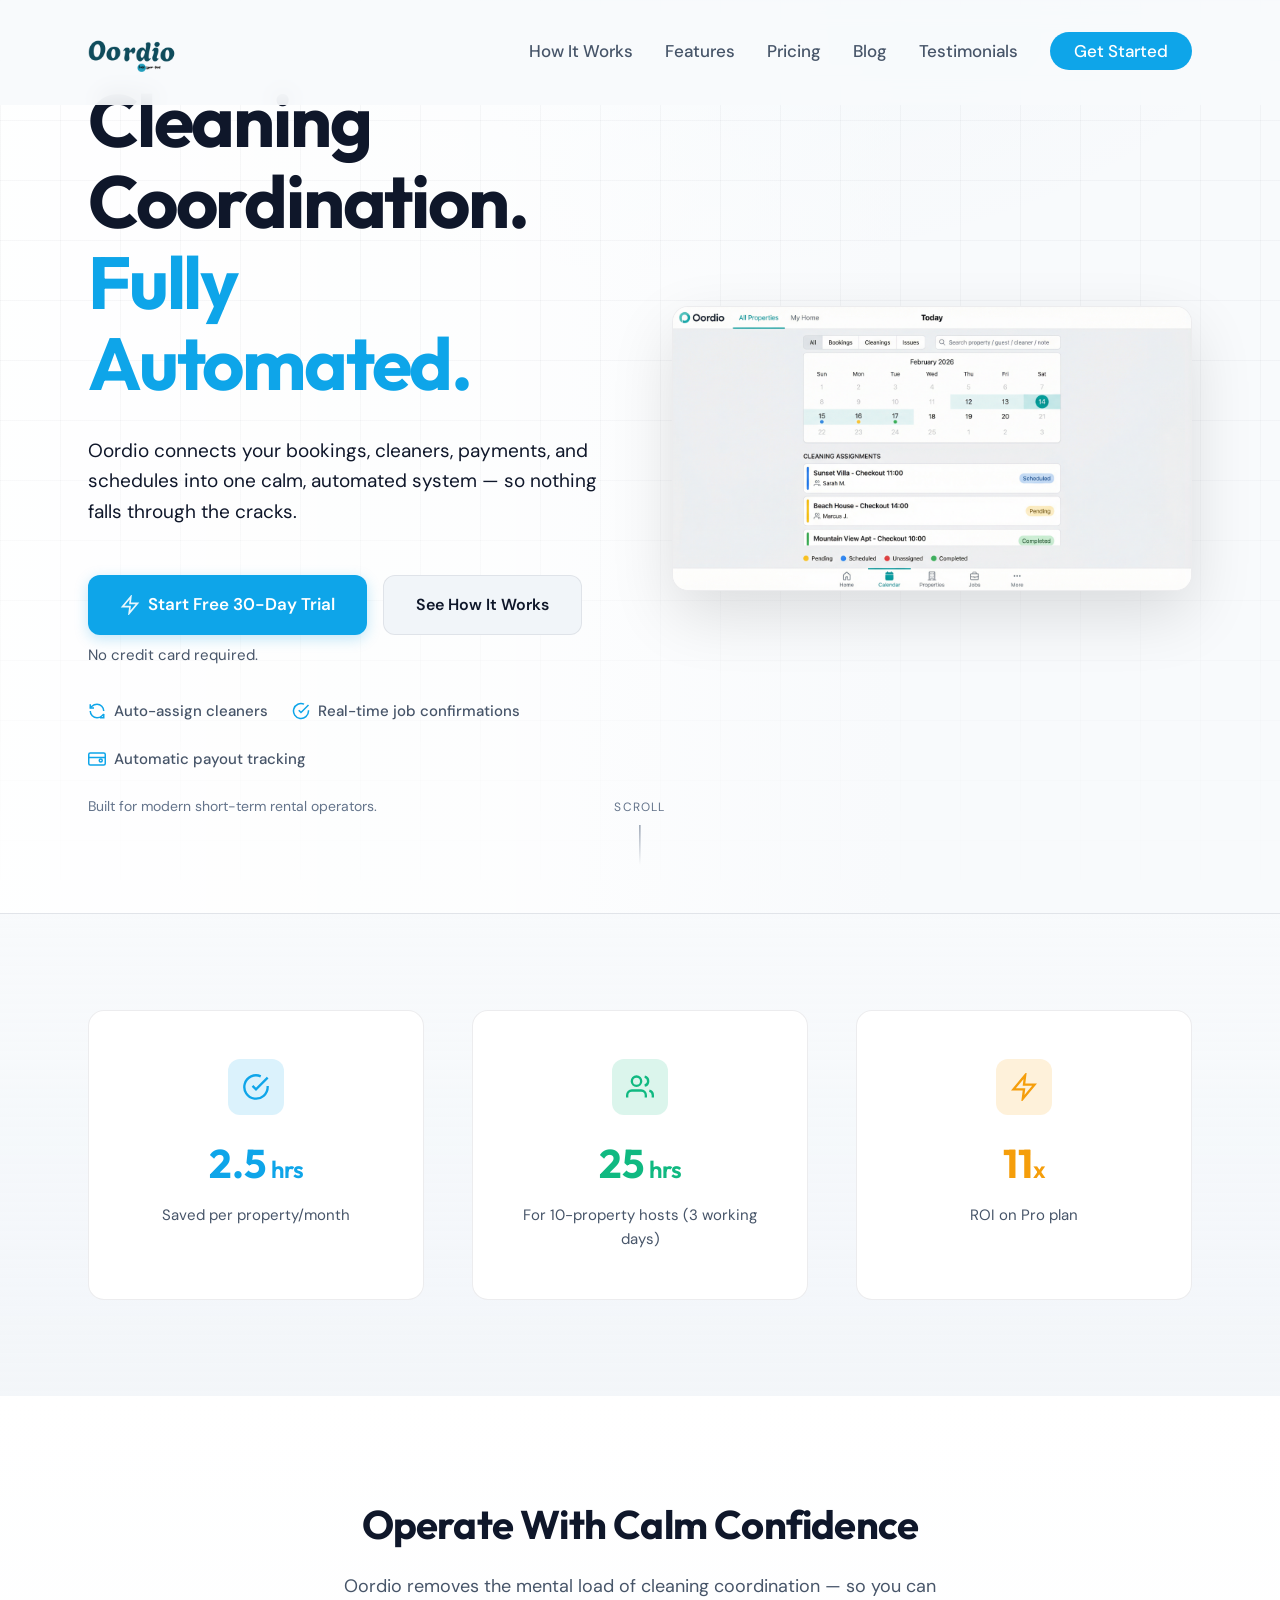
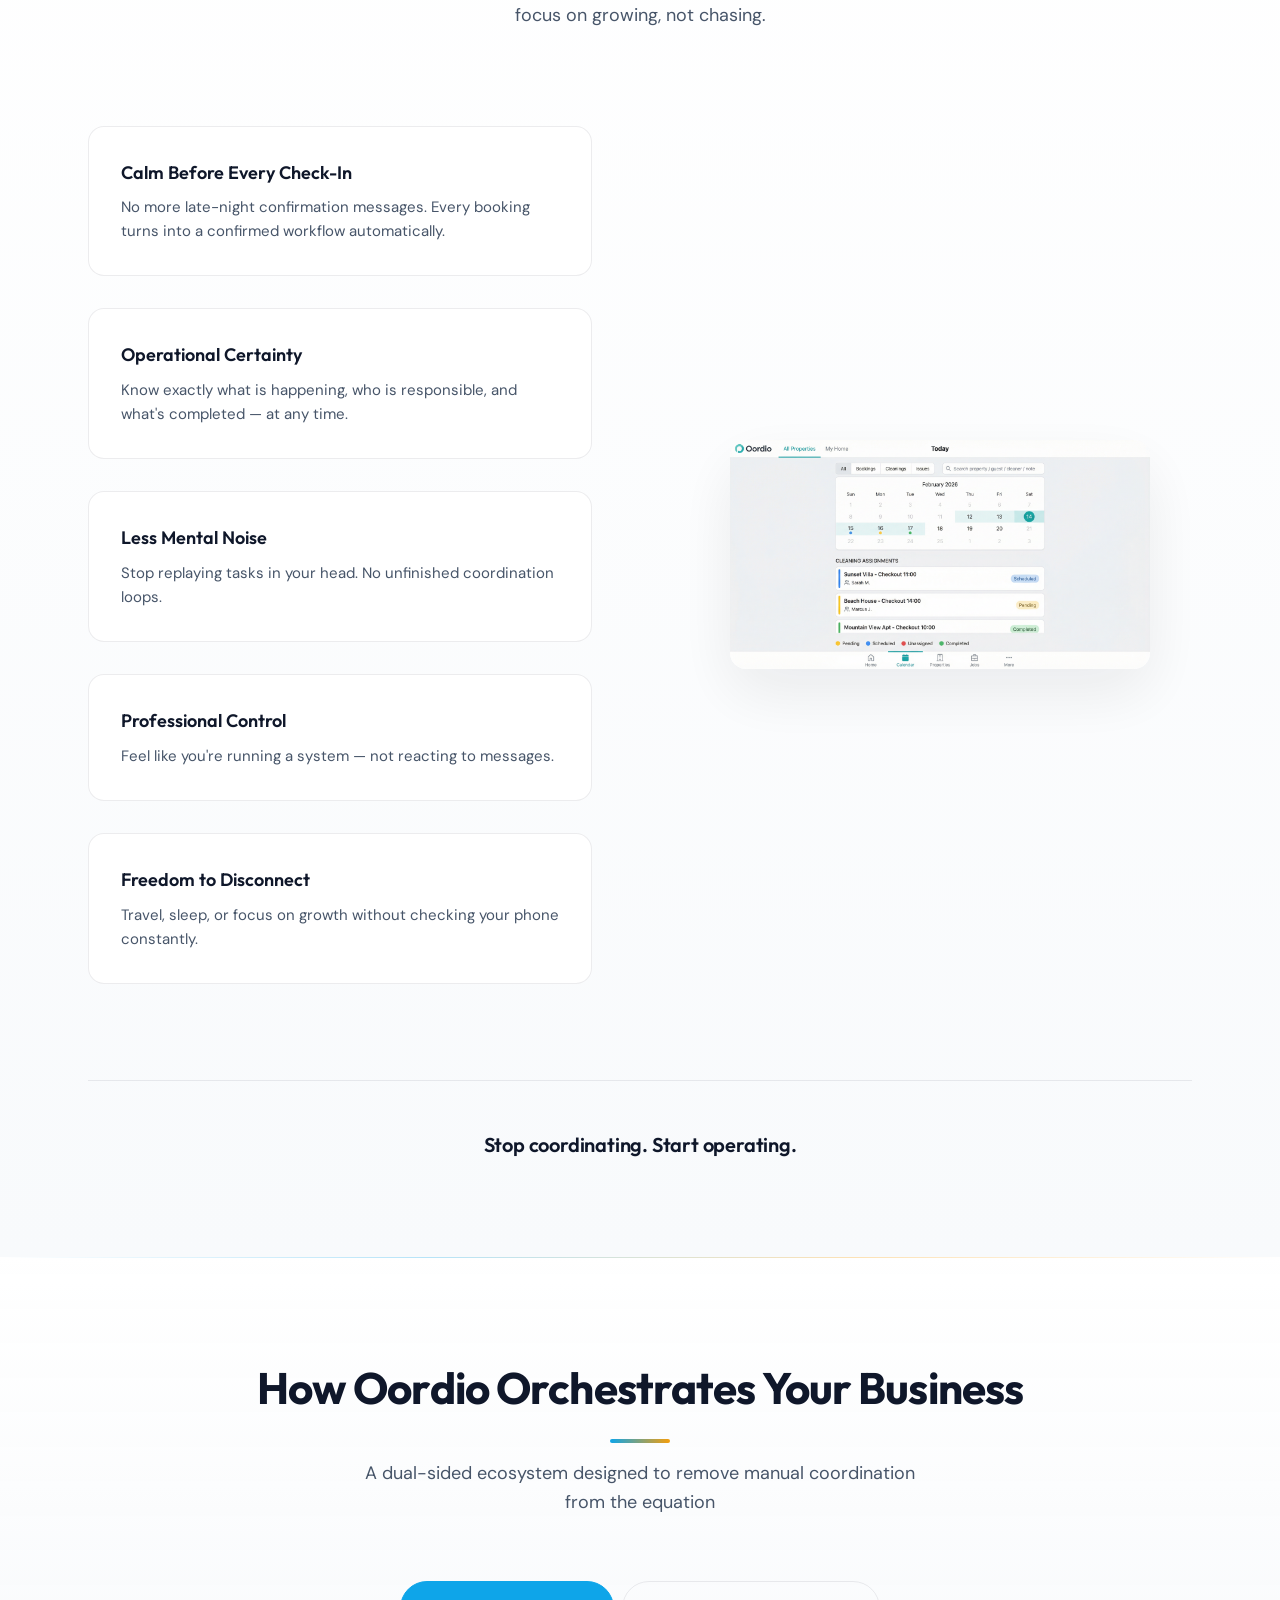
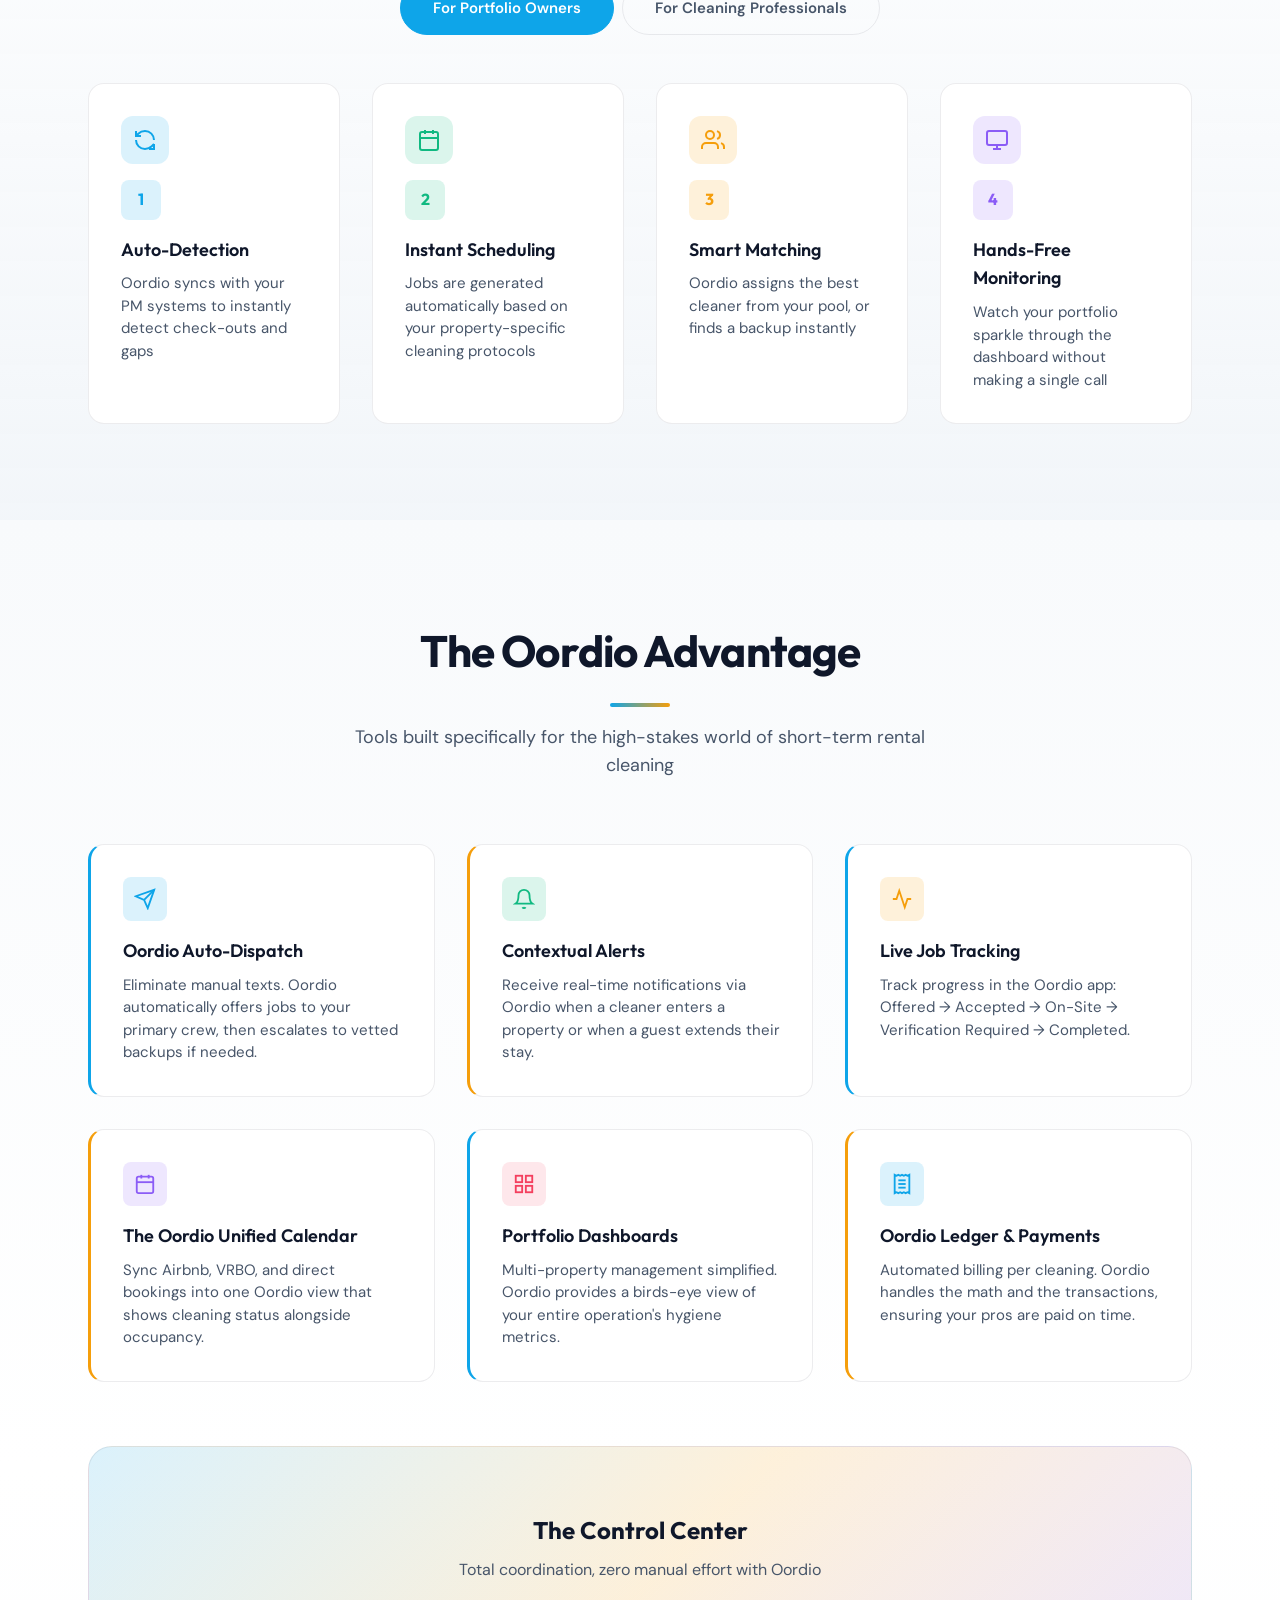
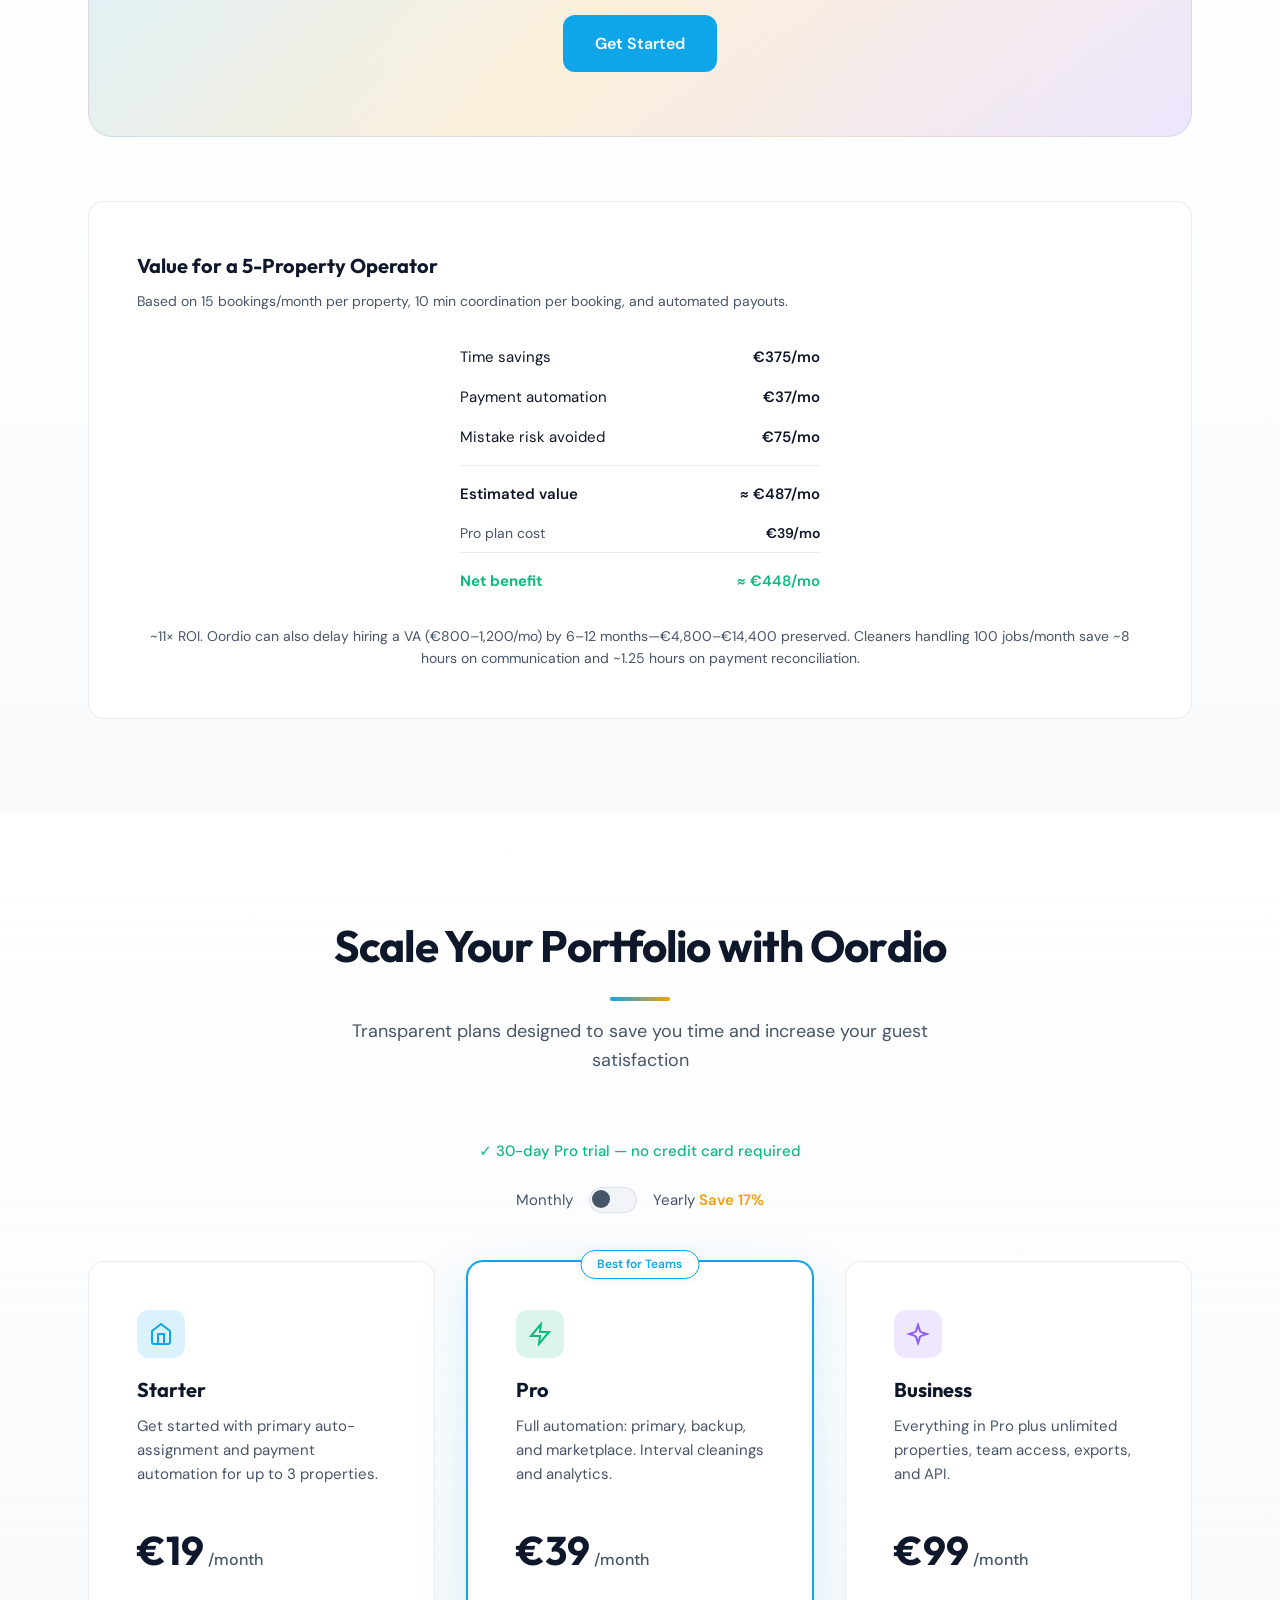
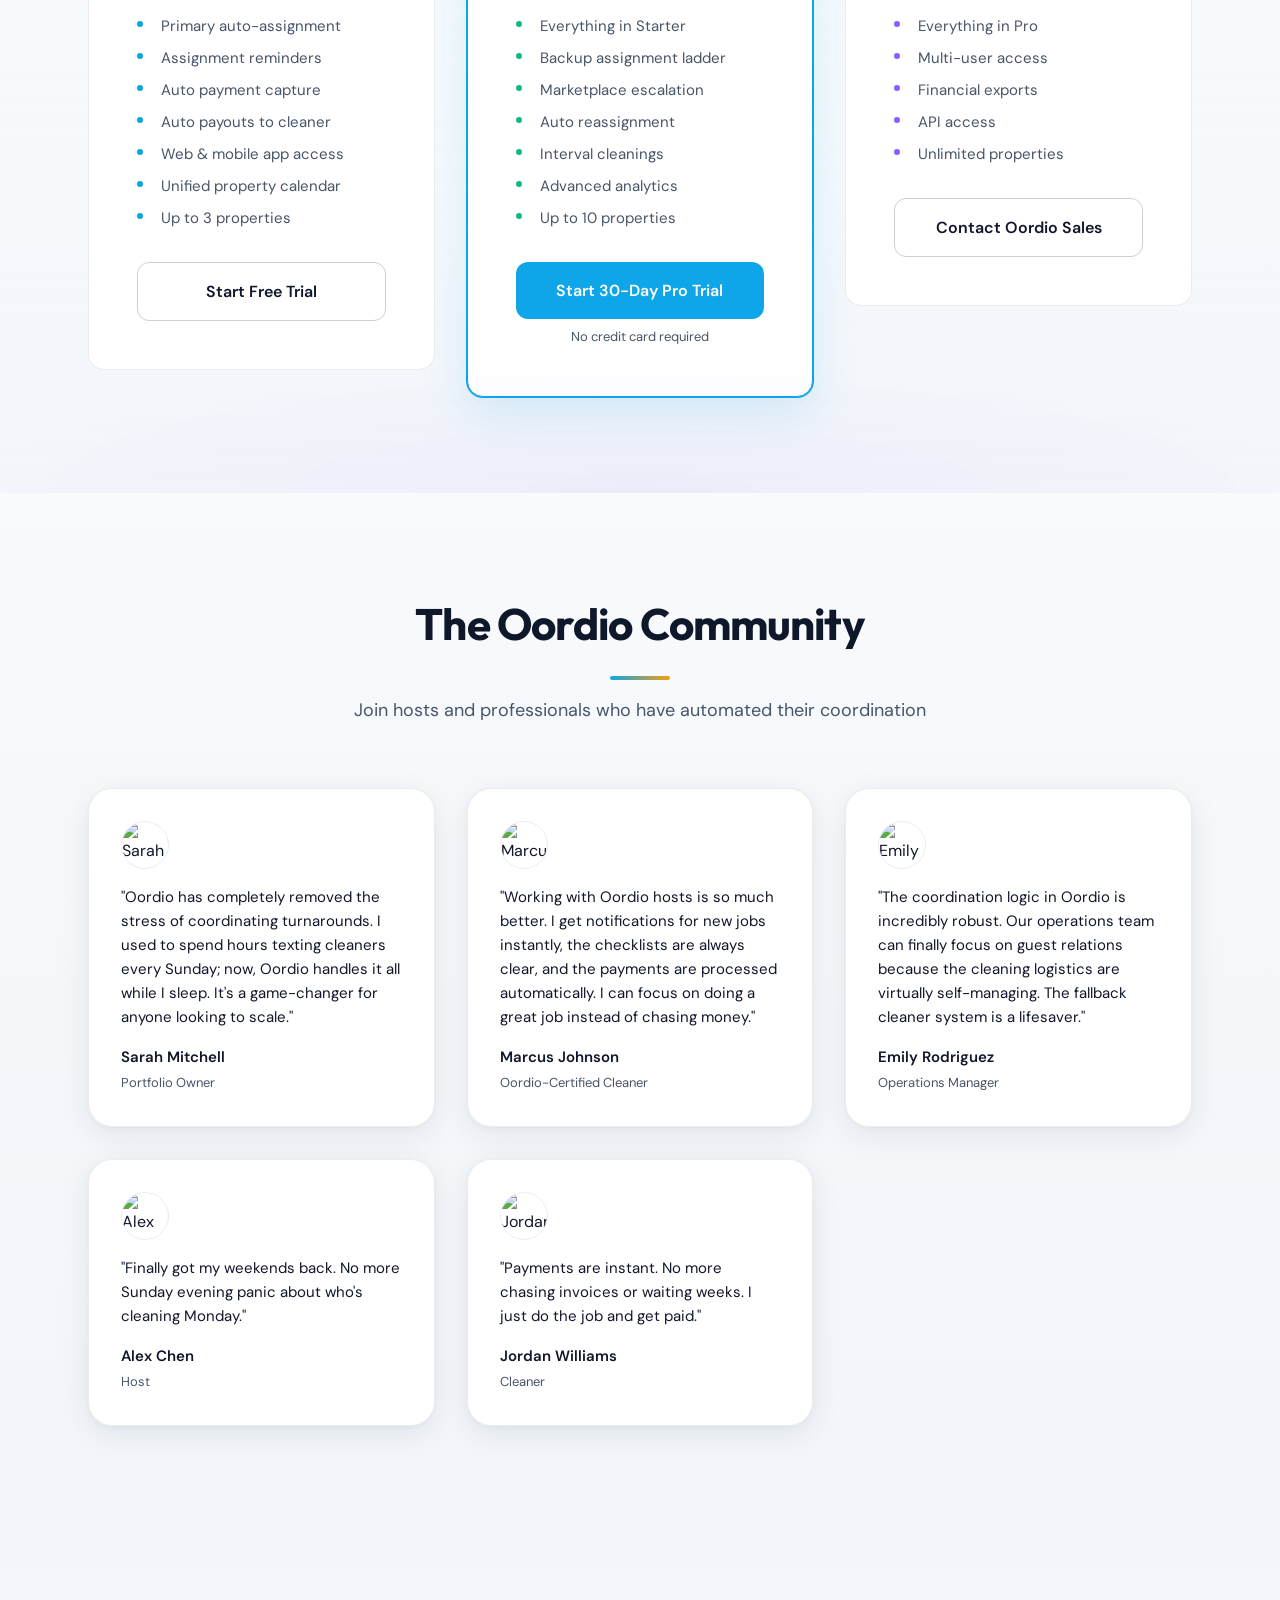
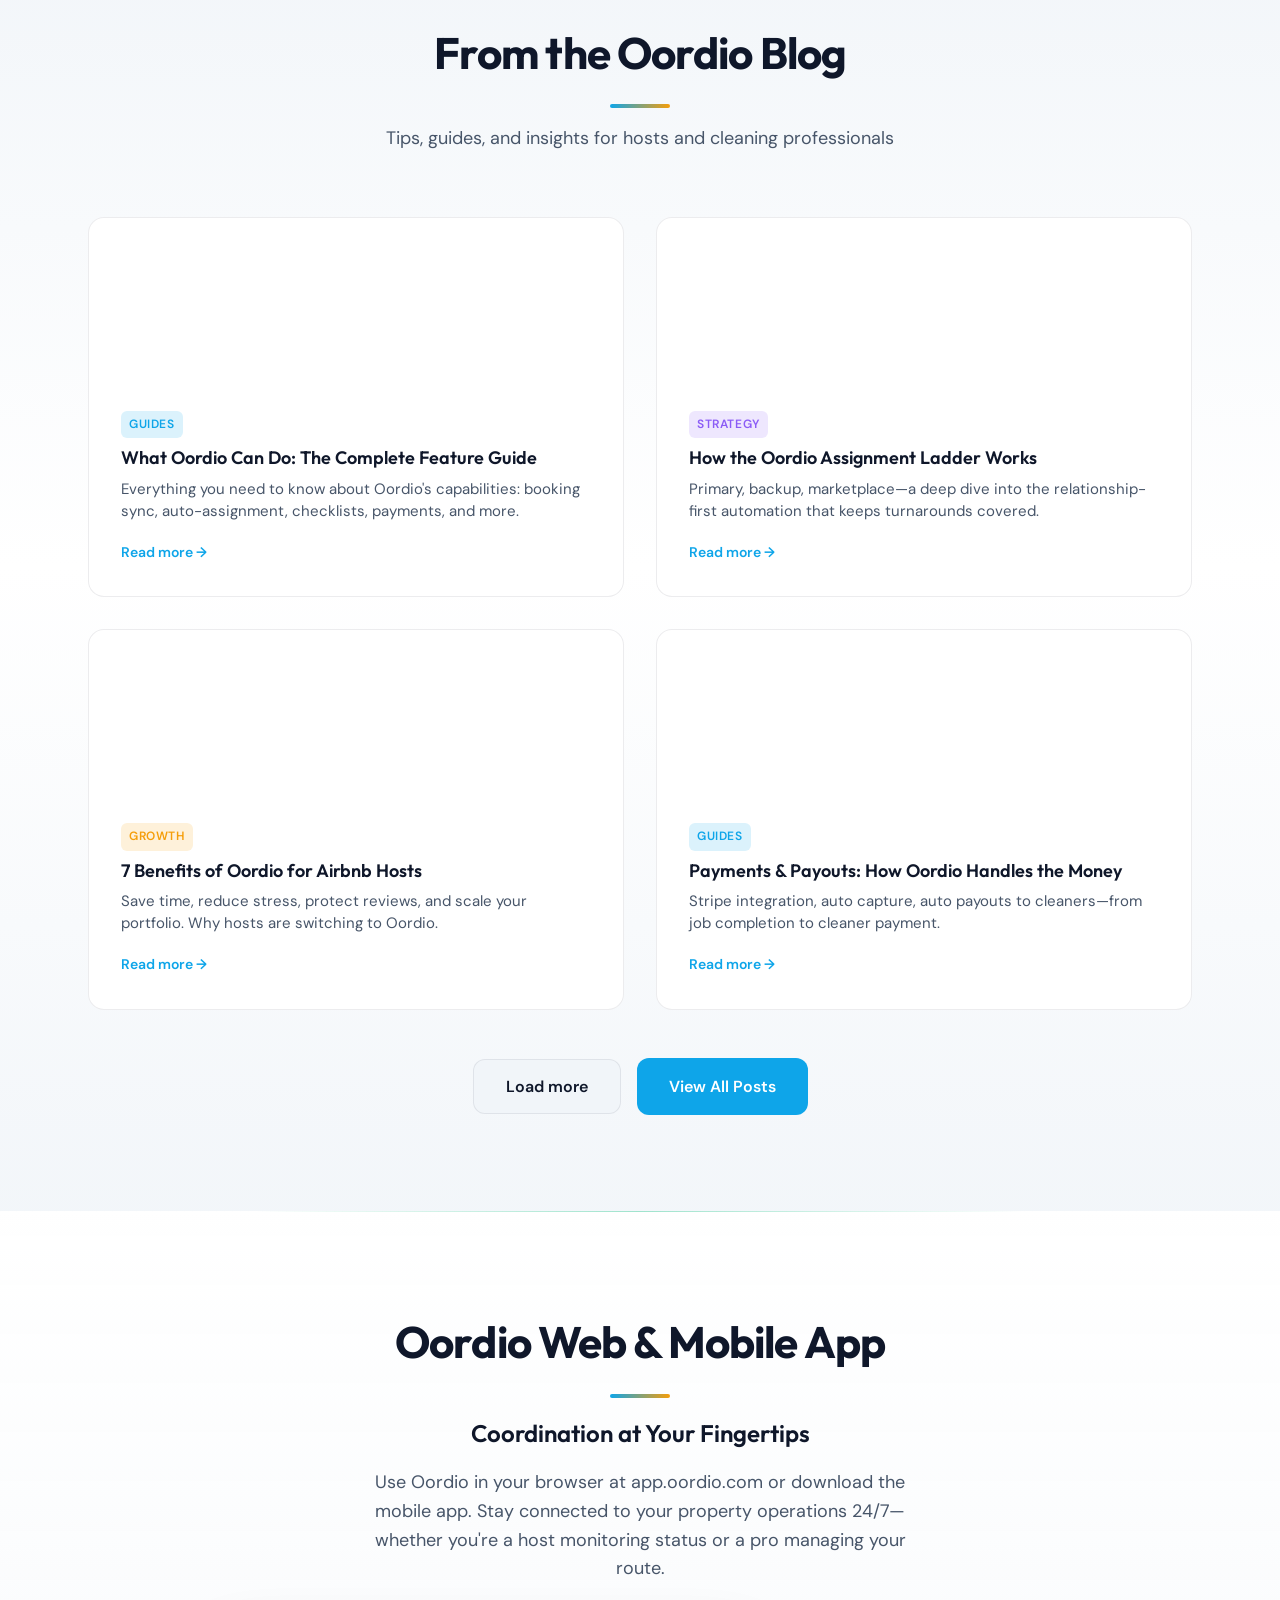
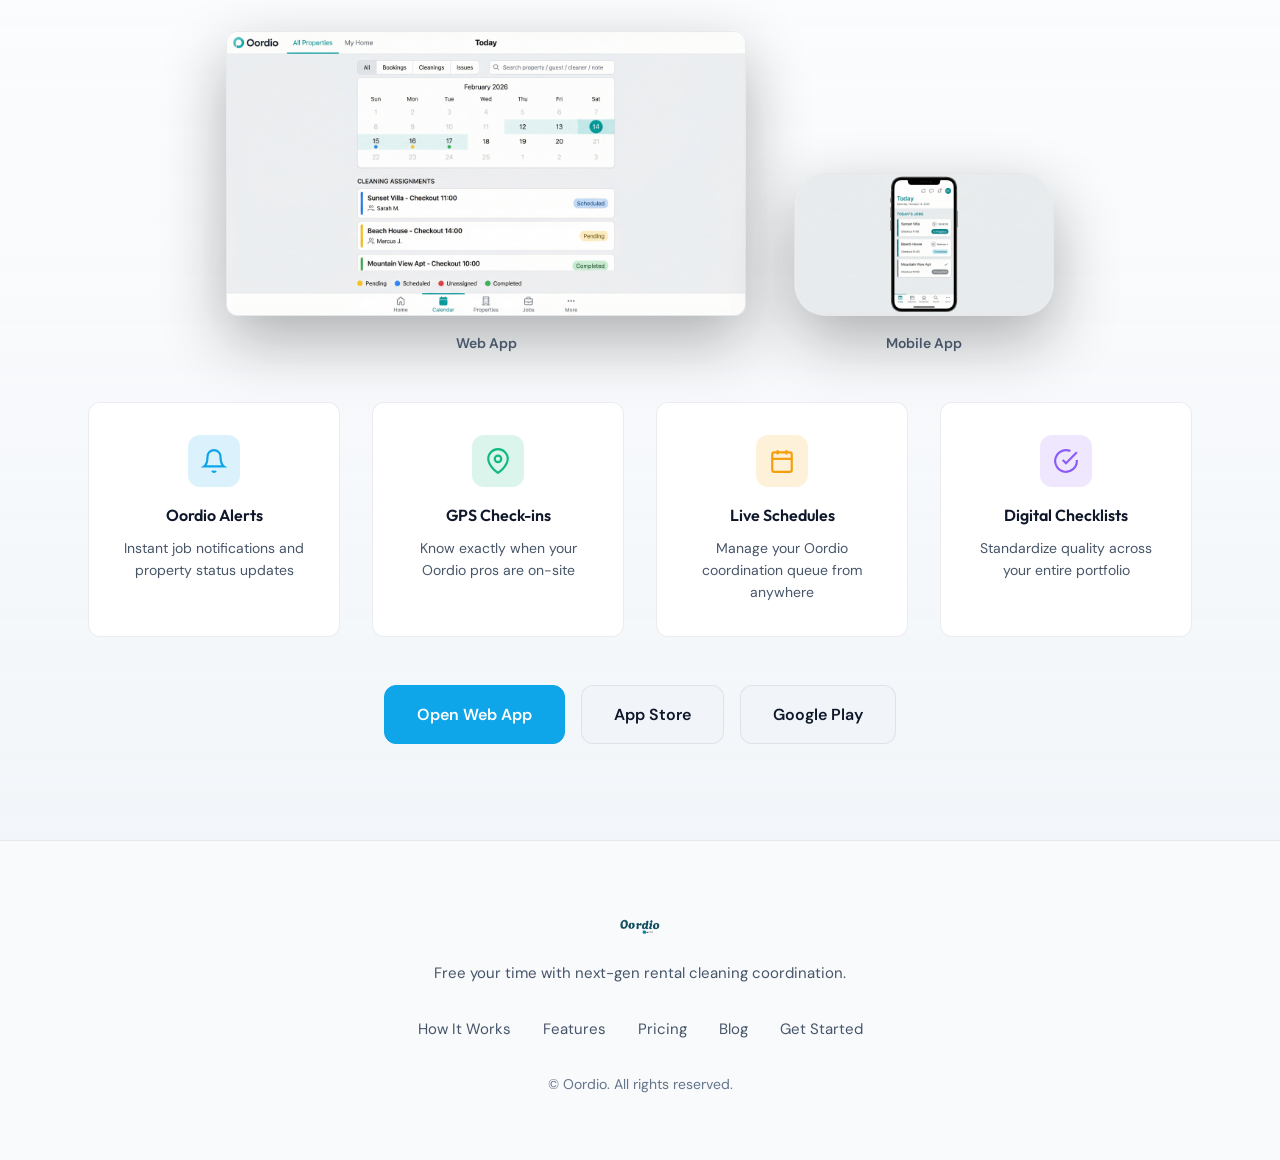
==== commit fbfa1bf9: "Use local assets for logo and mockups Co-authored-by: Cursor <cursoragent@cursor.com>" ====
--- a/index.html
+++ b/index.html
@@ -34,7 +34,7 @@
     <!-- Navigation -->
     <header class="header" id="header">
       <nav class="nav container">
-        <a href="#" class="logo"><img src="assets/logo.svg" alt="Oordio — Free your time" class="logo-img" /></a>
+        <a href="#" class="logo"><img src="assets/logo.png" alt="Oordio — Free your time" class="logo-img" /></a>
         <ul class="nav-links">
           <li><a href="#how-it-works">How It Works</a></li>
           <li><a href="#advantages">Features</a></li>
@@ -82,7 +82,7 @@
         </div>
         <div class="hero-mockup" data-hero-animate>
           <div class="hero-mockup-frame">
-            <img src="https://images.unsplash.com/photo-1551288049-bebda4e38f71?w=800&q=80" alt="Oordio dashboard — booking to cleaner to confirmed flow" />
+            <img src="assets/oordio-web-mockup.png" alt="Oordio dashboard — booking to cleaner to confirmed flow" />
           </div>
         </div>
       </div>
@@ -148,7 +148,7 @@
           </div>
           <div class="calm-visual" data-animate>
             <div class="calm-visual-frame">
-              <img src="https://images.unsplash.com/photo-1551288049-bebda4e38f71?w=800&q=80" alt="" role="presentation" />
+              <img src="assets/oordio-web-mockup.png" alt="" role="presentation" />
             </div>
           </div>
         </div>
@@ -549,13 +549,13 @@
         <div class="app-mockups" data-animate>
           <div class="app-mockup app-mockup-web">
             <div class="app-mockup-frame app-mockup-browser">
-              <img src="https://images.unsplash.com/photo-1551288049-bebda4e38f71?w=800&q=80" alt="Oordio web app dashboard" />
+              <img src="assets/oordio-web-mockup.png" alt="Oordio web app dashboard" />
             </div>
             <span class="app-mockup-label">Web App</span>
           </div>
           <div class="app-mockup app-mockup-mobile">
             <div class="app-mockup-frame app-mockup-phone">
-              <img src="https://images.unsplash.com/photo-1566073771259-6a8506099945?w=400&q=80" alt="Oordio mobile app" />
+              <img src="assets/oordio-mobile-mockup.png" alt="Oordio mobile app" />
             </div>
             <span class="app-mockup-label">Mobile App</span>
           </div>
@@ -601,7 +601,7 @@
     <footer class="footer">
       <div class="container">
         <div class="footer-content">
-          <a href="#" class="logo"><img src="assets/logo.svg" alt="Oordio — Free your time" class="logo-img" /></a>
+          <a href="#" class="logo"><img src="assets/logo.png" alt="Oordio — Free your time" class="logo-img" /></a>
           <p class="footer-tagline">Free your time with next-gen rental cleaning coordination.</p>
           <div class="footer-links">
             <a href="#how-it-works">How It Works</a>
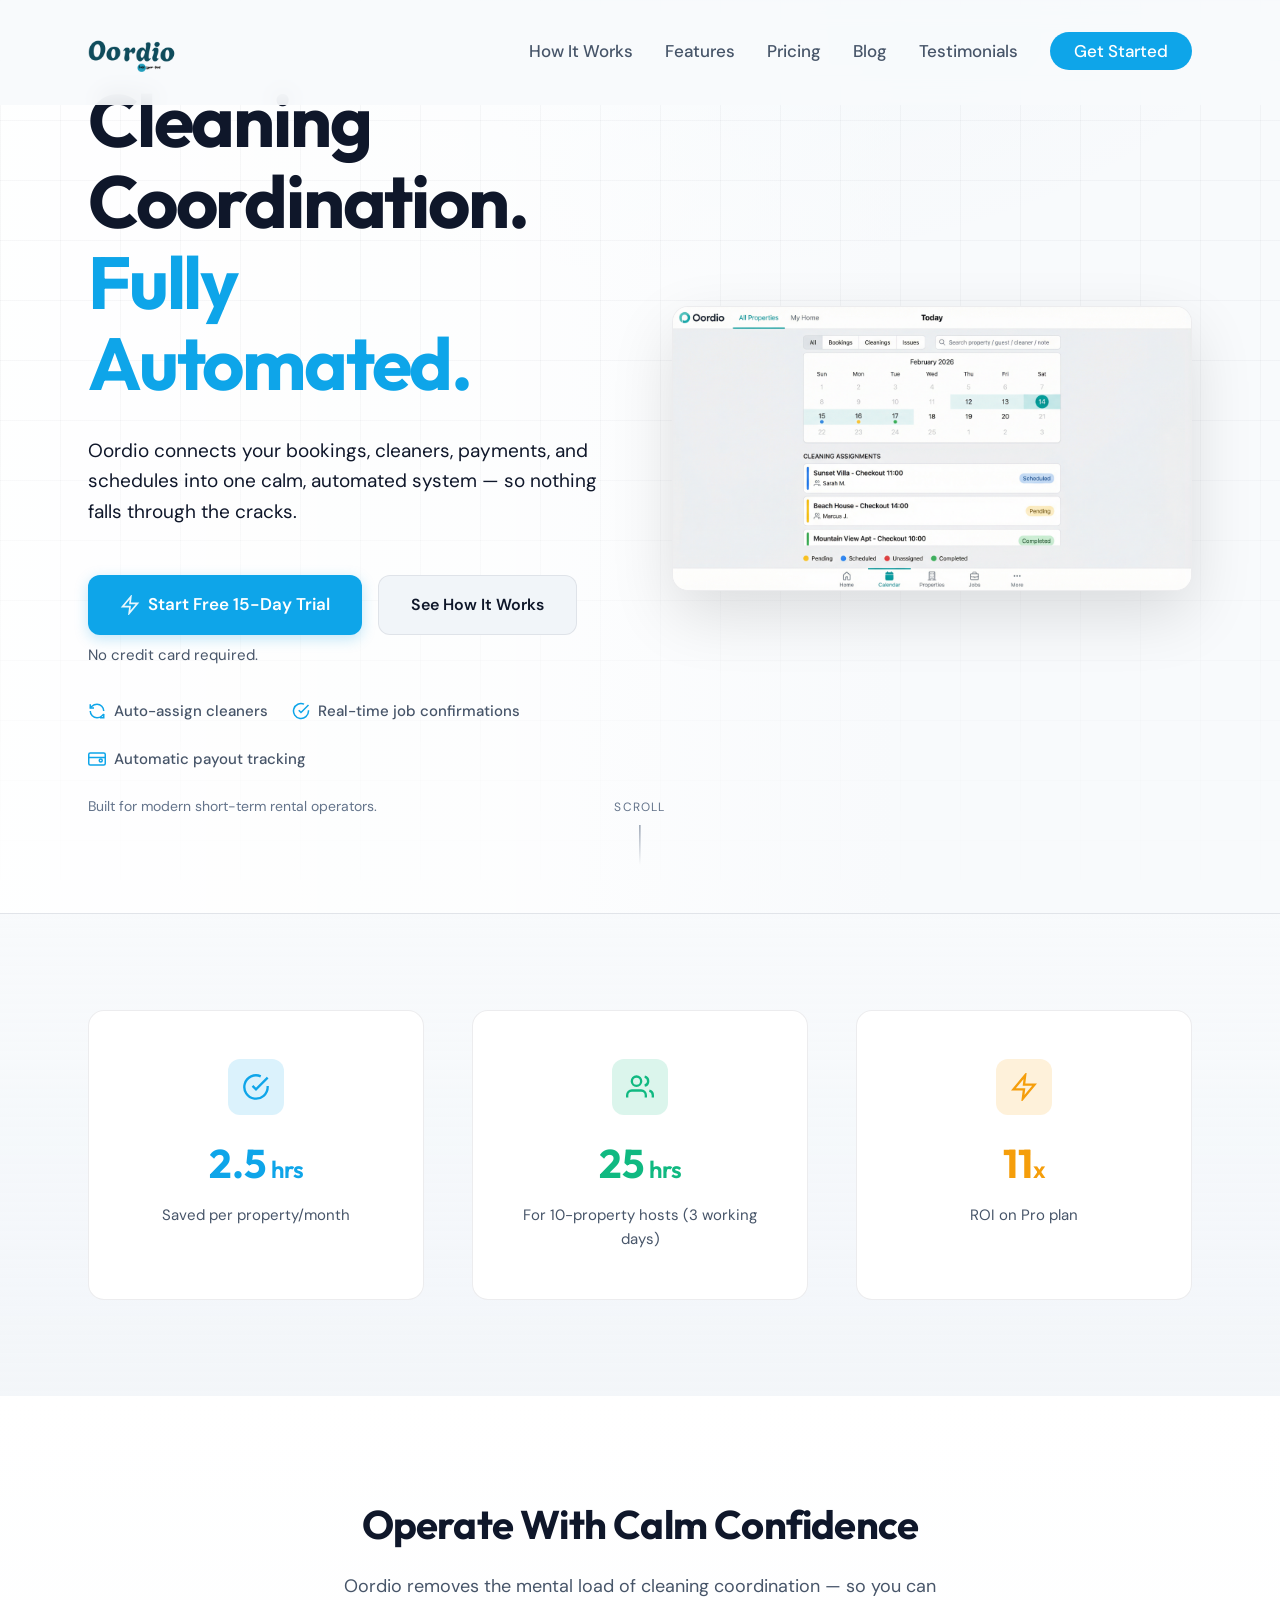
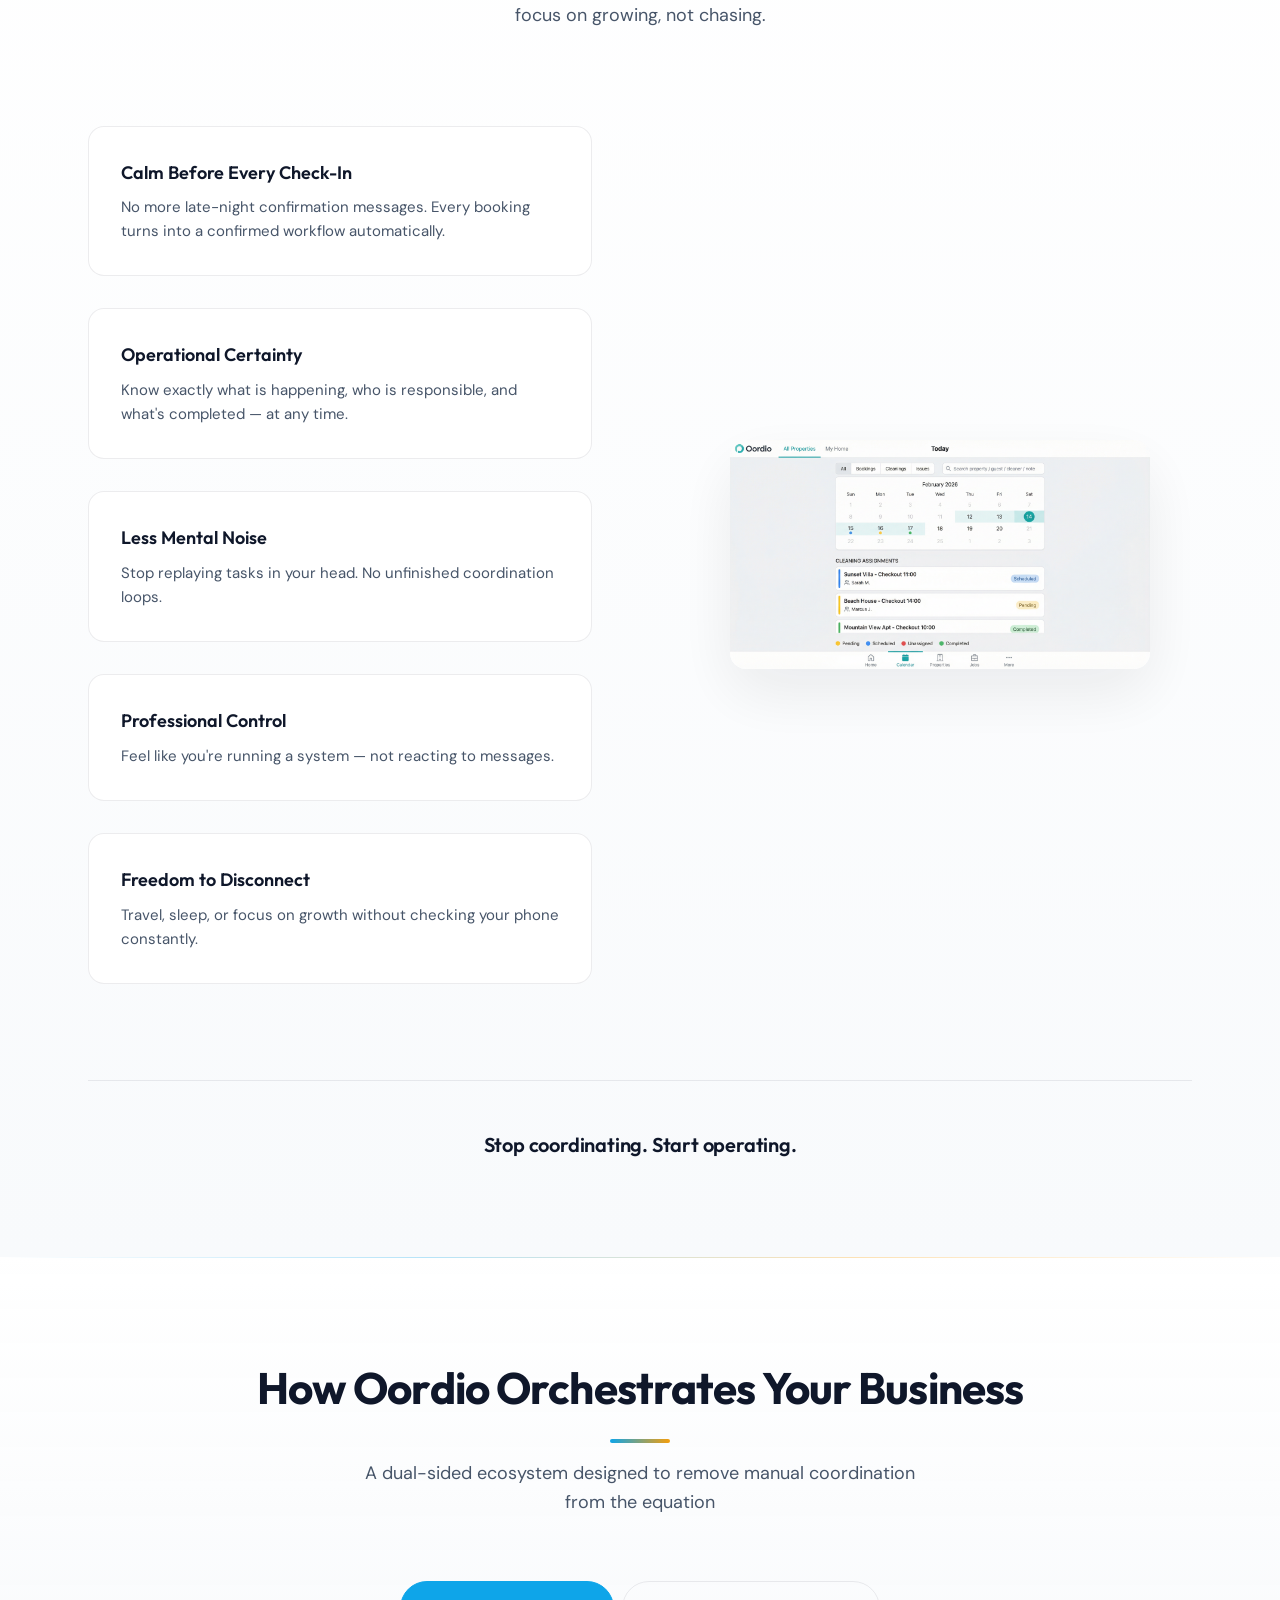
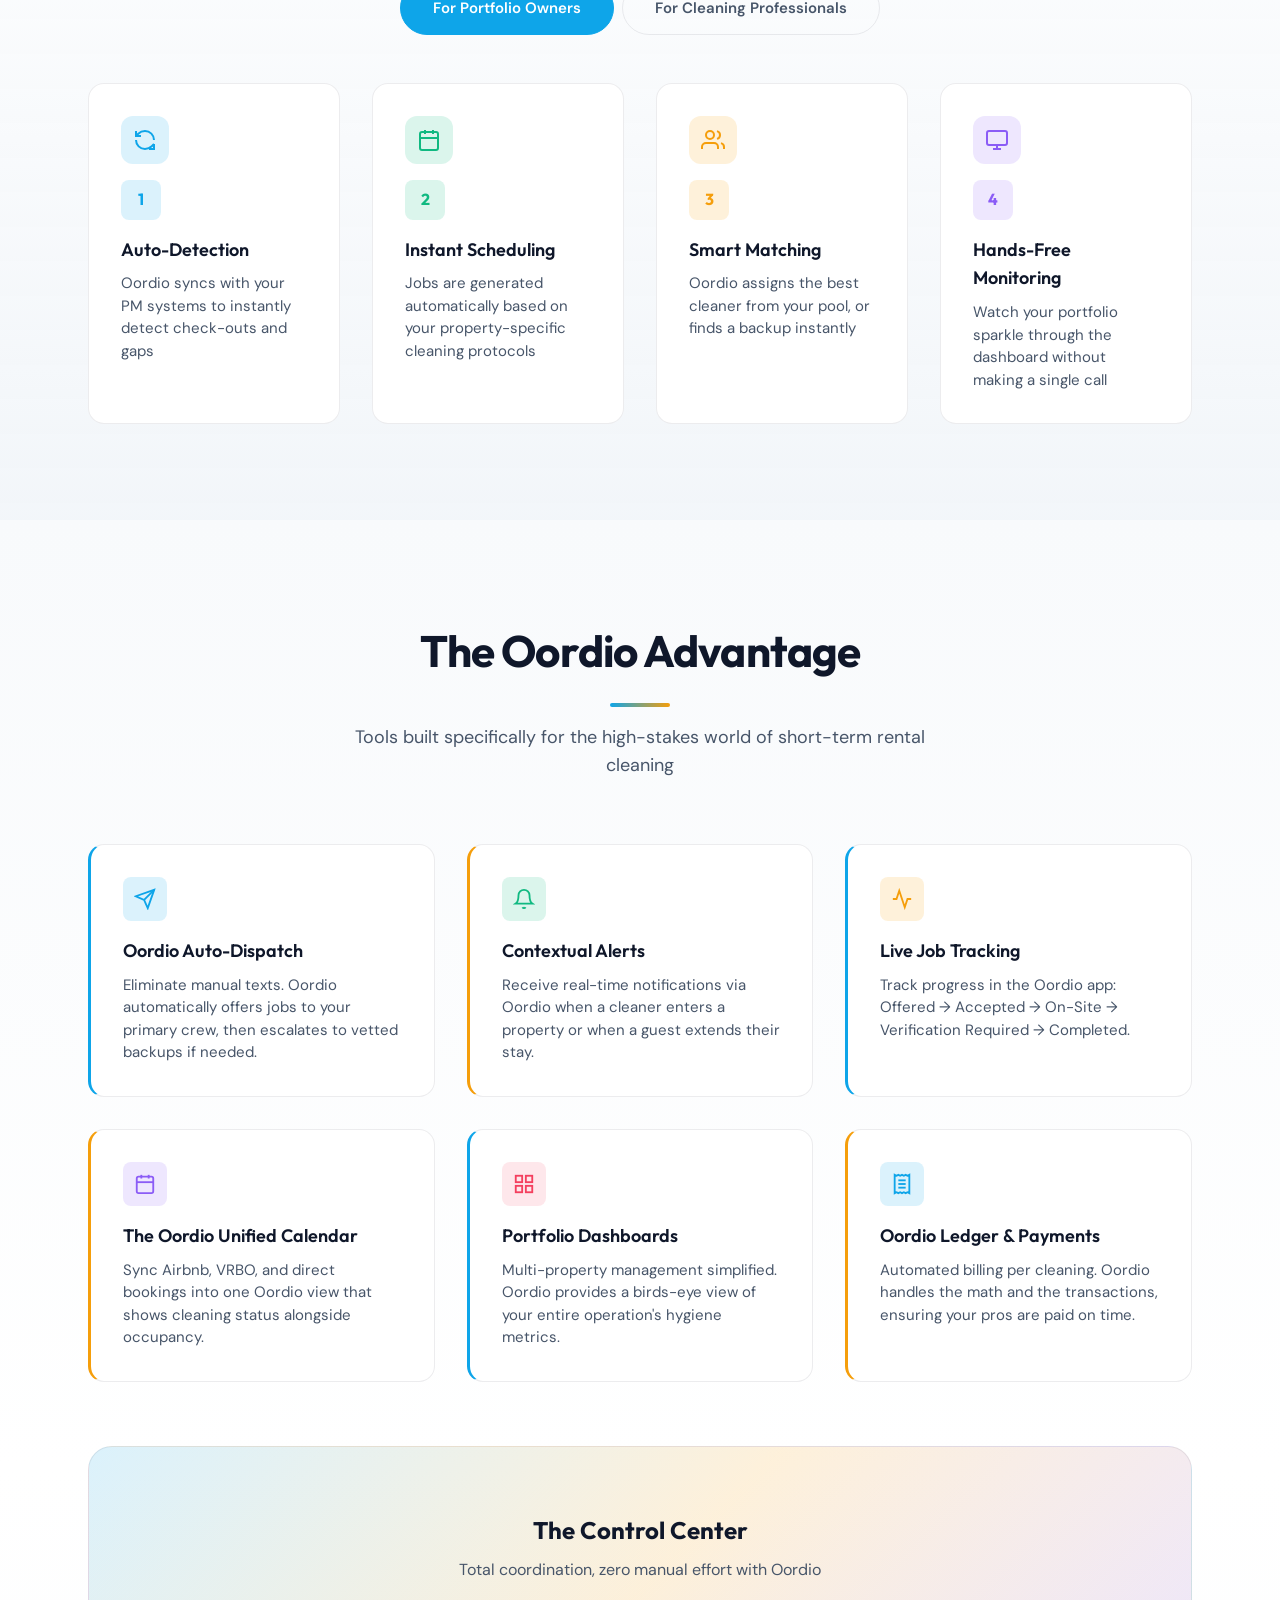
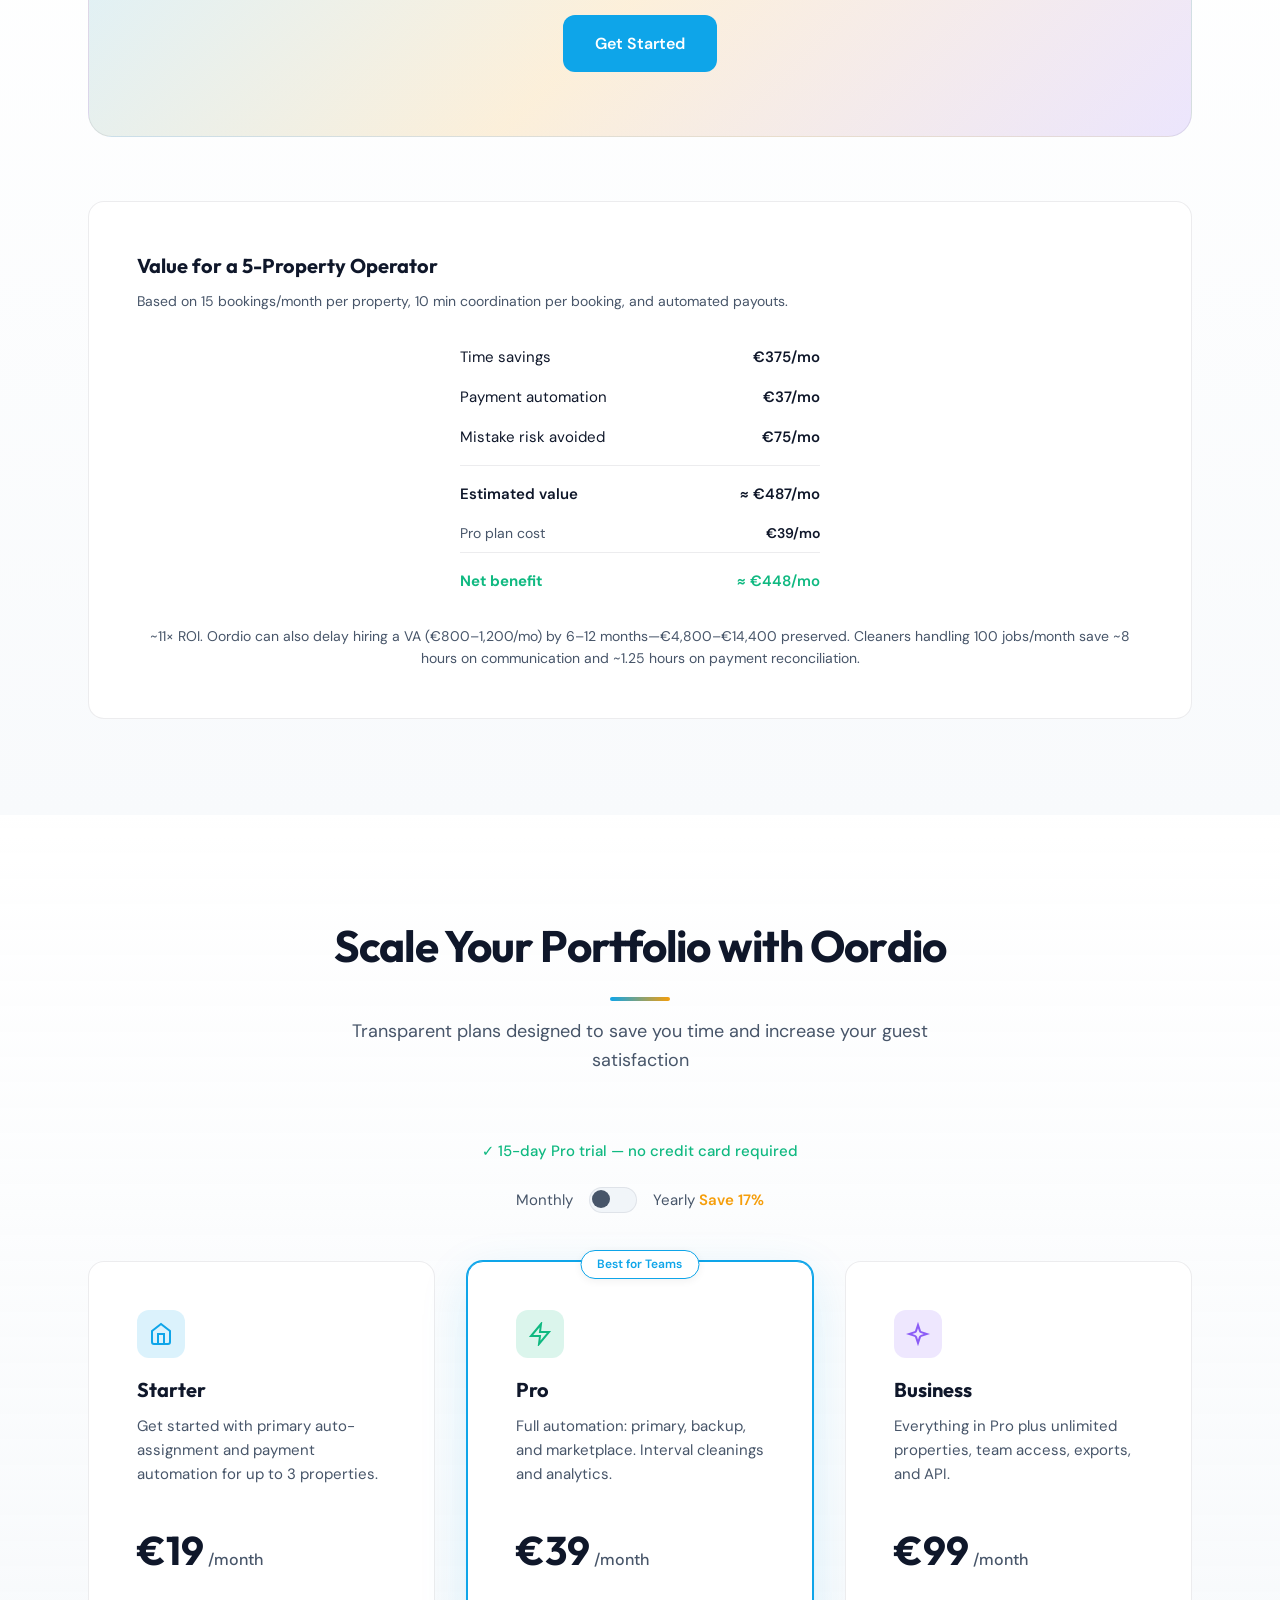
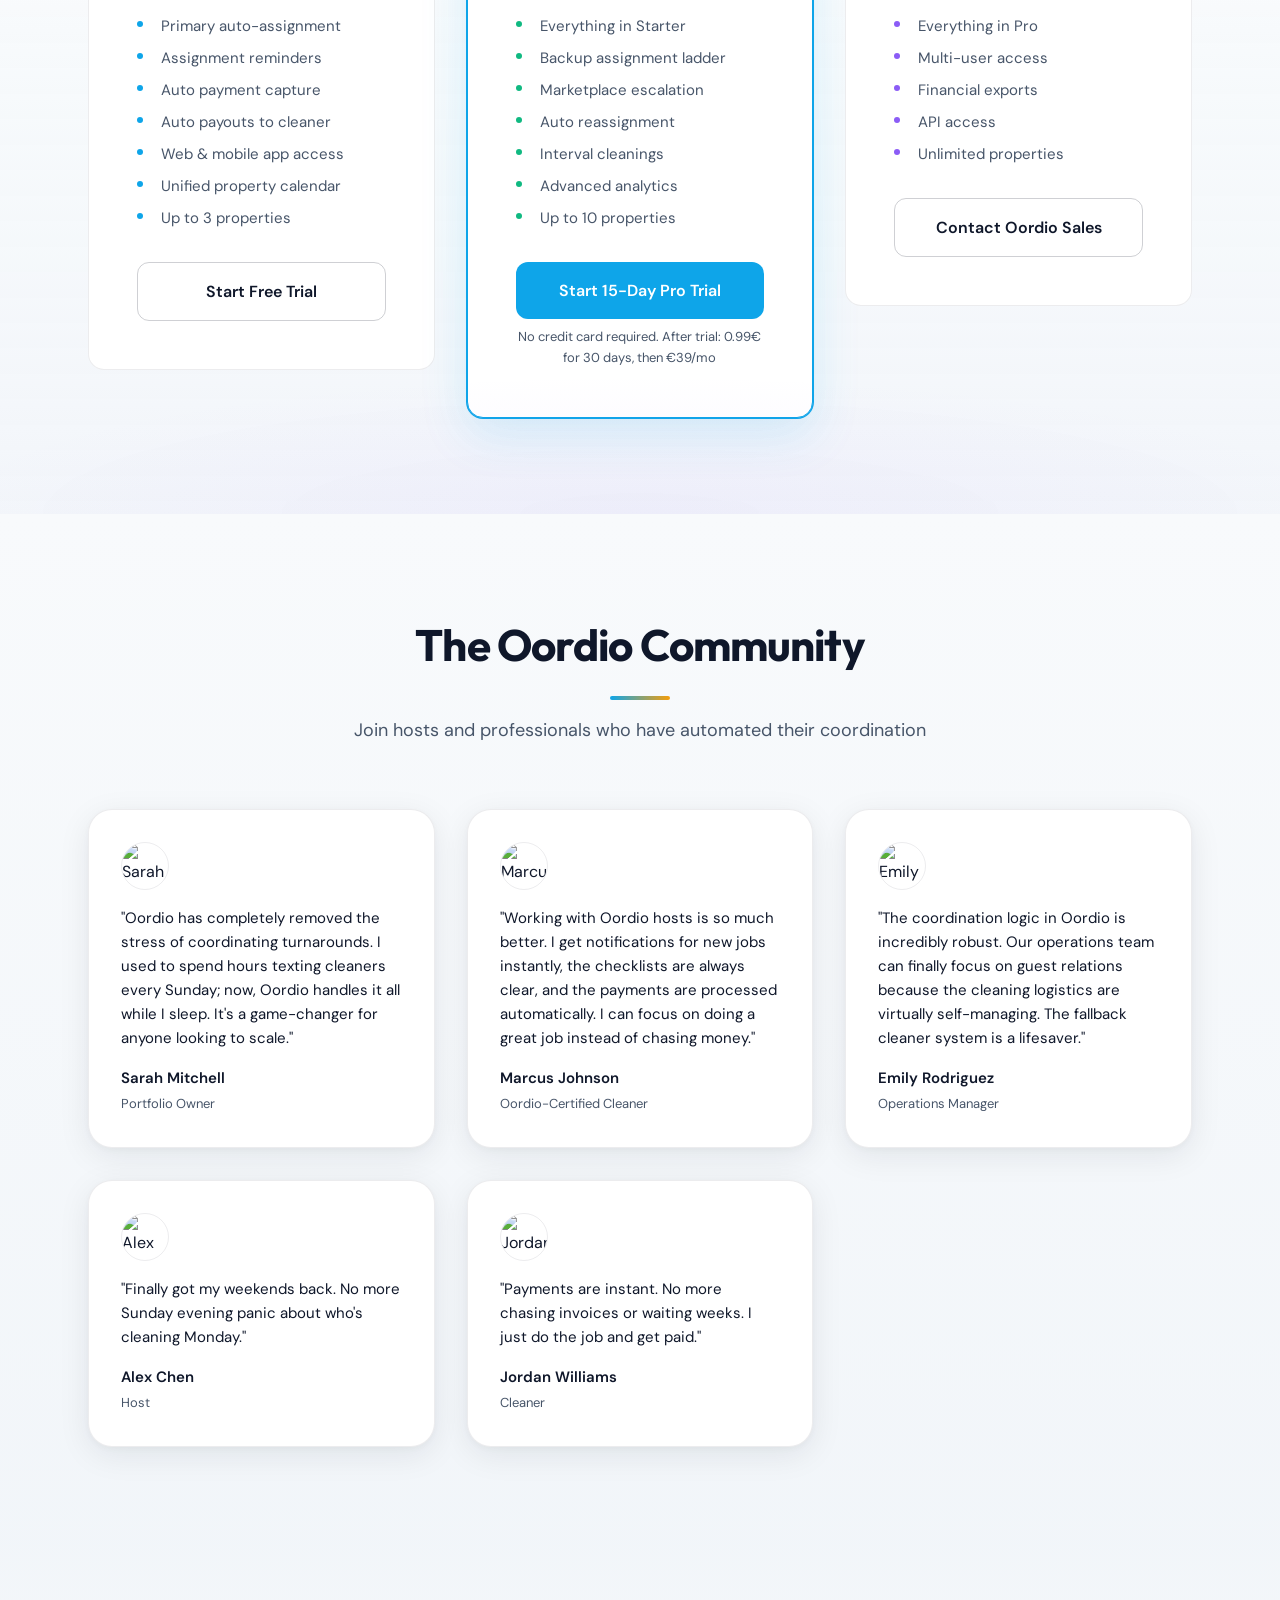
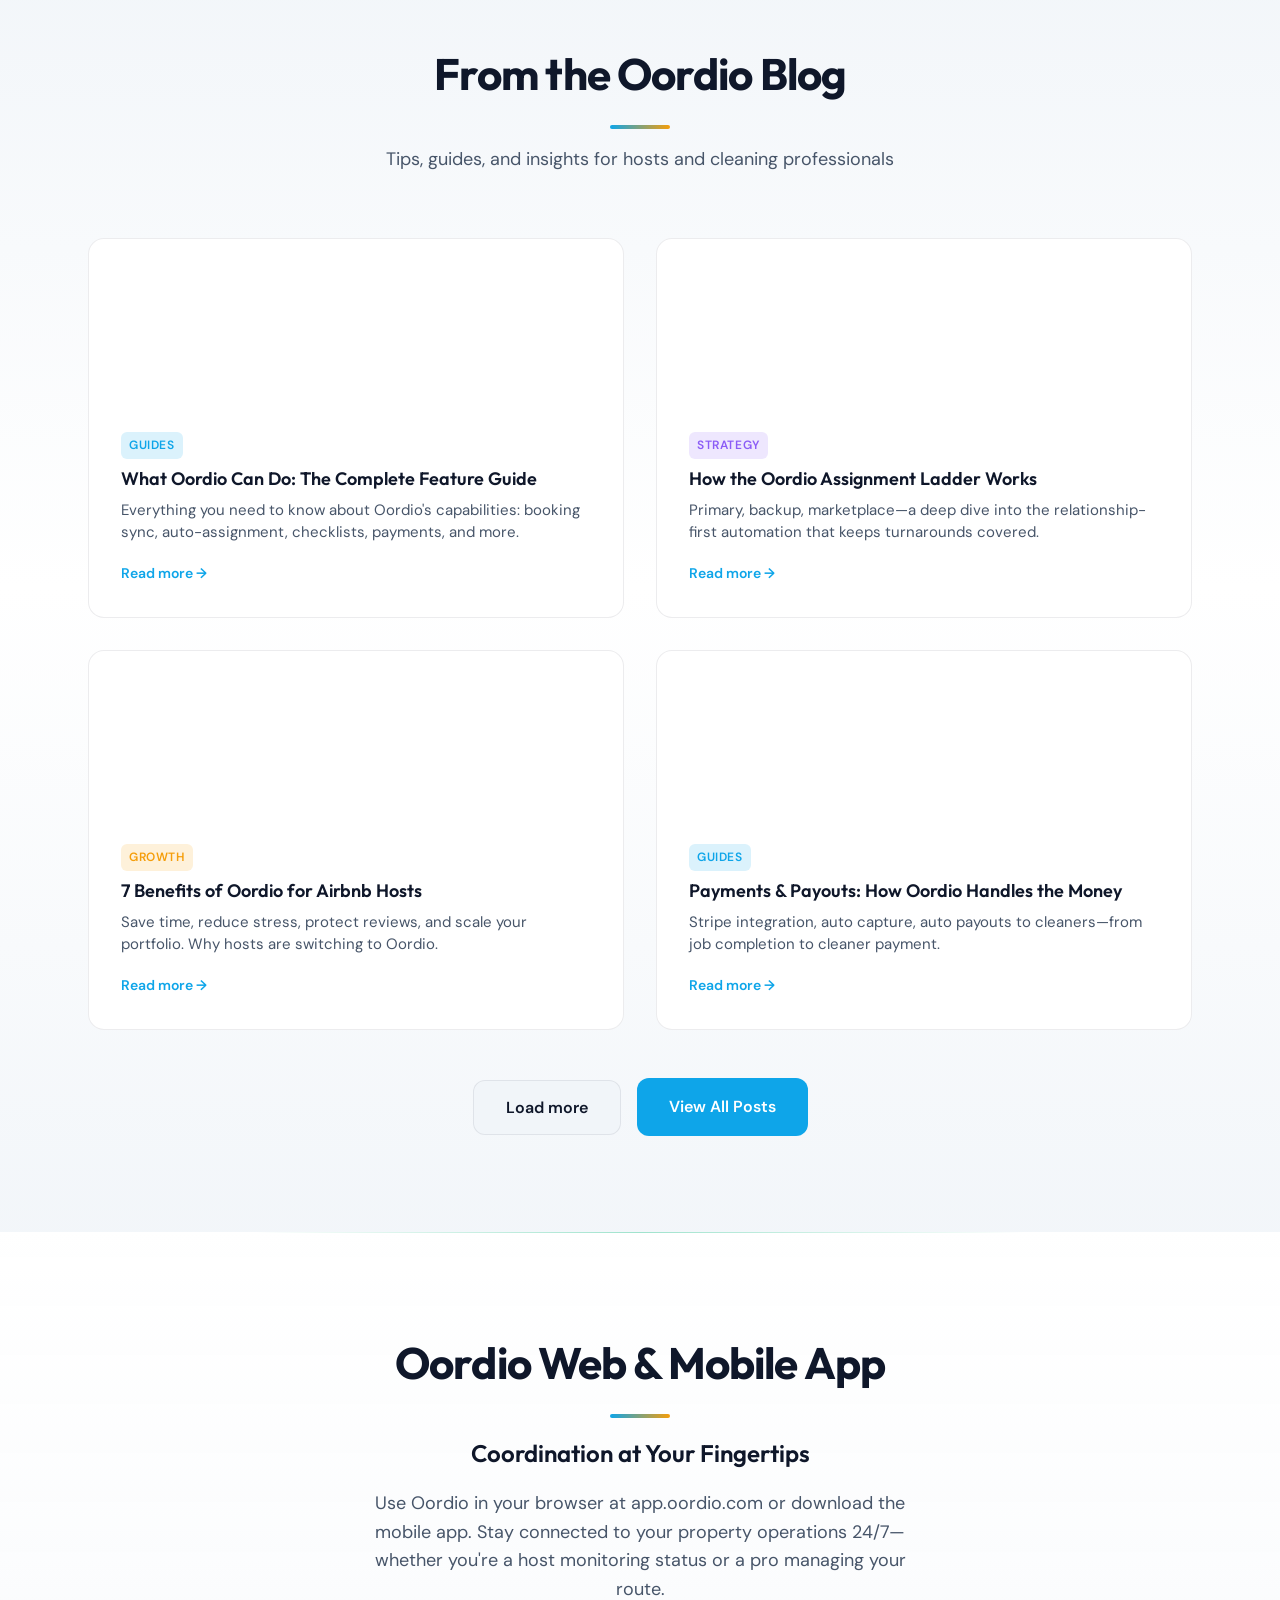
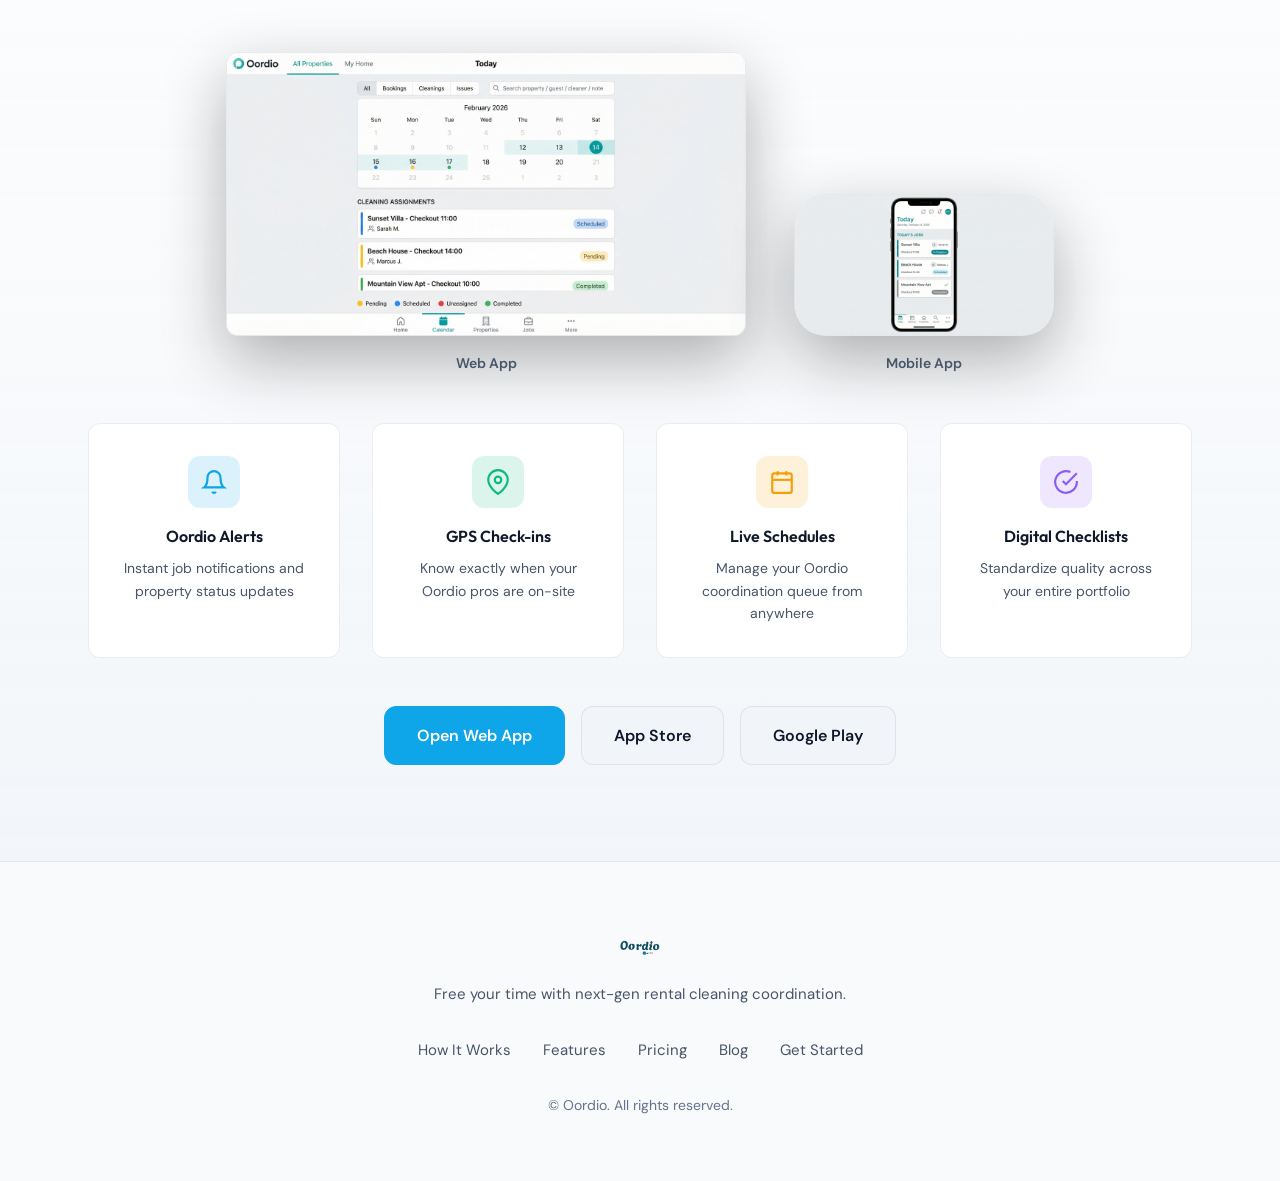
==== commit e2126b8c: "Update landing page" ====
--- a/index.html
+++ b/index.html
@@ -9,6 +9,7 @@
     <link rel="preconnect" href="https://fonts.gstatic.com" crossorigin />
     <link href="https://fonts.googleapis.com/css2?family=DM+Sans:ital,opsz,wght@0,9..40,400;0,9..40,500;0,9..40,600;0,9..40,700;1,9..40,400&family=Outfit:wght@400;500;600;700;800&display=swap" rel="stylesheet" />
     <link rel="stylesheet" href="styles.css" />
+    <link rel="icon" href="assets/favicon.png" type="image/png" />
   </head>
   <body>
     <!-- Icon sprite (Lucide-style) -->
@@ -68,7 +69,7 @@
           <div class="hero-ctas" data-hero-animate>
             <a href="https://app.oordio.com" class="btn btn-primary">
               <svg class="btn-icon" width="20" height="20" viewBox="0 0 24 24" fill="none" stroke="currentColor" stroke-width="2"><polygon points="13 2 3 14 12 14 11 22 21 10 12 10 13 2"/></svg>
-              Start Free 30-Day Trial
+              Start Free 15-Day Trial
             </a>
             <a href="#how-it-works" class="btn btn-secondary">See How It Works</a>
           </div>
@@ -301,7 +302,7 @@
         <p class="section-subtitle" data-animate>
           Transparent plans designed to save you time and increase your guest satisfaction
         </p>
-        <p class="pricing-trial-note" data-animate>30-day Pro trial — no credit card required</p>
+        <p class="pricing-trial-note" data-animate>15-day Pro trial — no credit card required</p>
 
         <div class="pricing-toggle" data-animate>
           <span class="toggle-label">Monthly</span>
@@ -352,8 +353,8 @@
               <li>Advanced analytics</li>
               <li>Up to 10 properties</li>
             </ul>
-            <a href="https://app.oordio.com" class="btn btn-primary">Start 30-Day Pro Trial</a>
-            <p class="pricing-card-trial">No credit card required</p>
+            <a href="https://app.oordio.com" class="btn btn-primary">Start 15-Day Pro Trial</a>
+            <p class="pricing-card-trial">No credit card required. After trial: 0.99€ for 30 days, then €39/mo</p>
           </article>
 
           <article class="pricing-card" data-animate>
